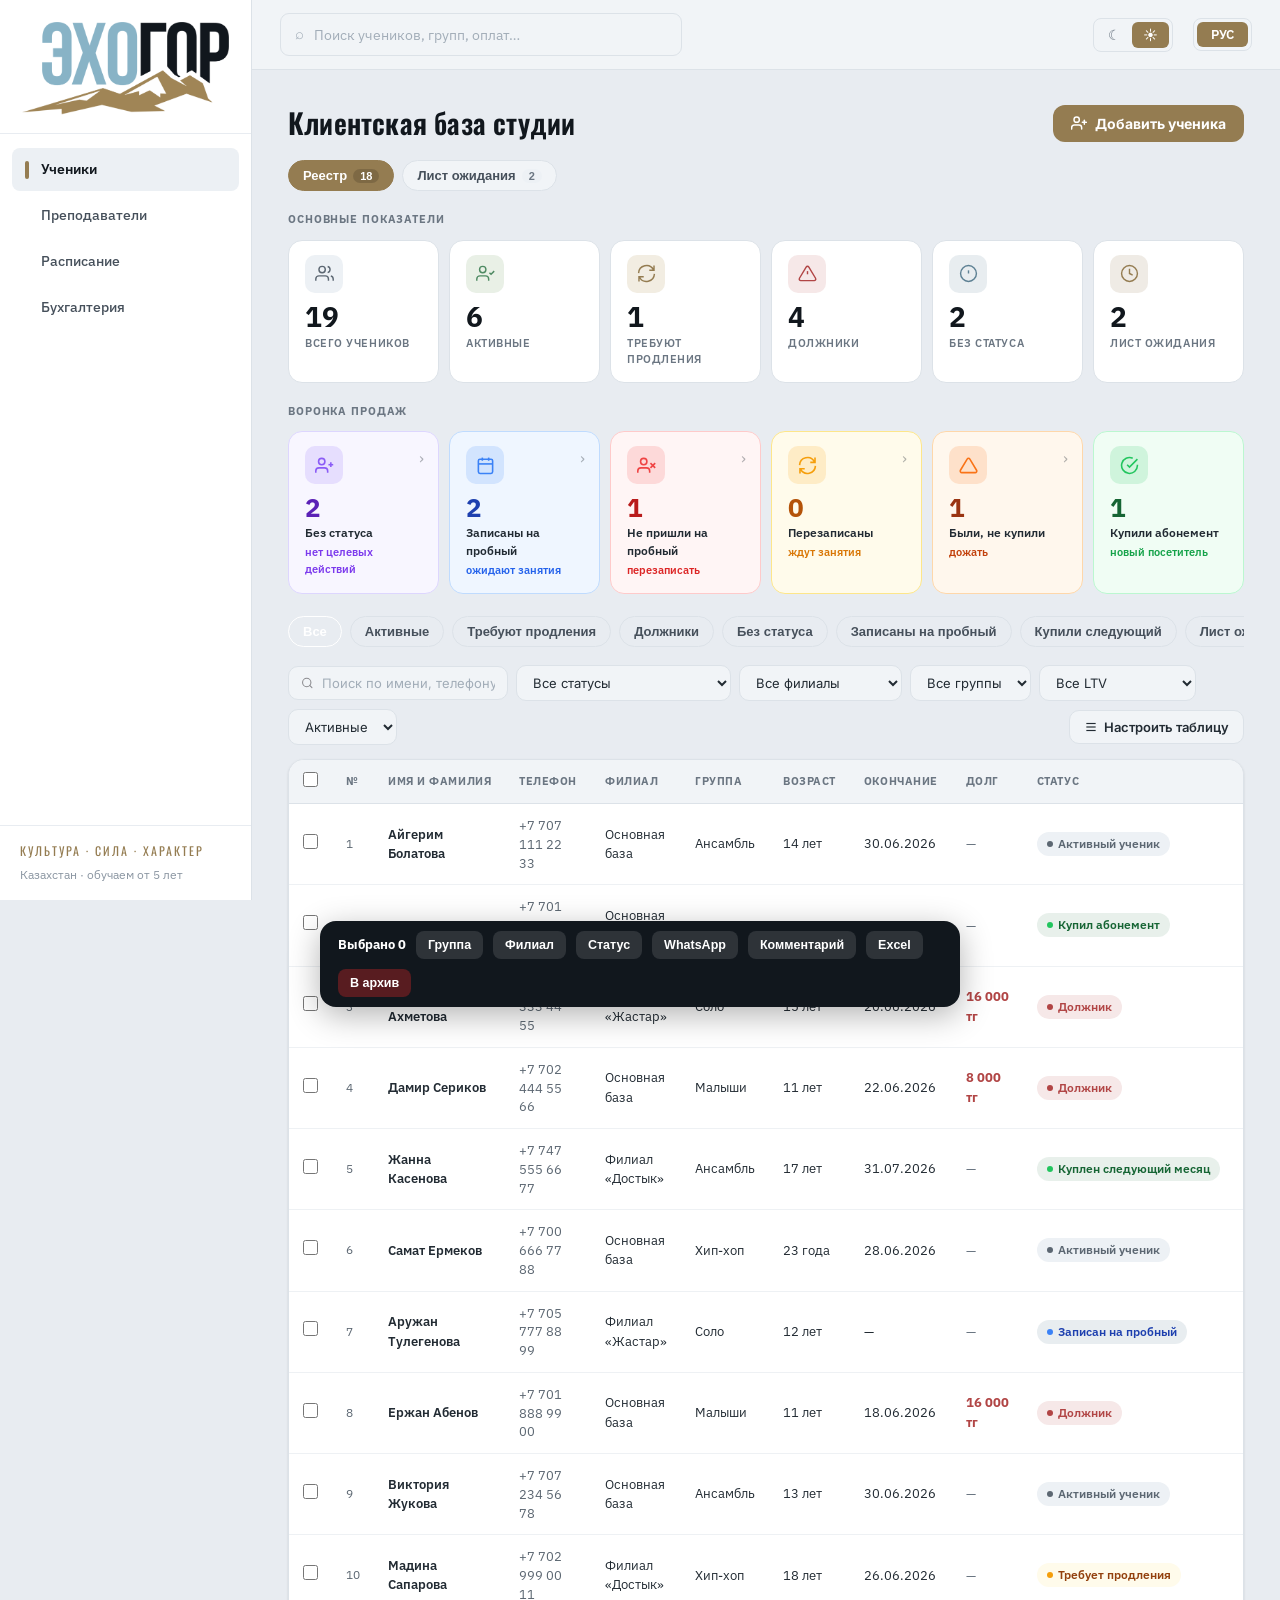
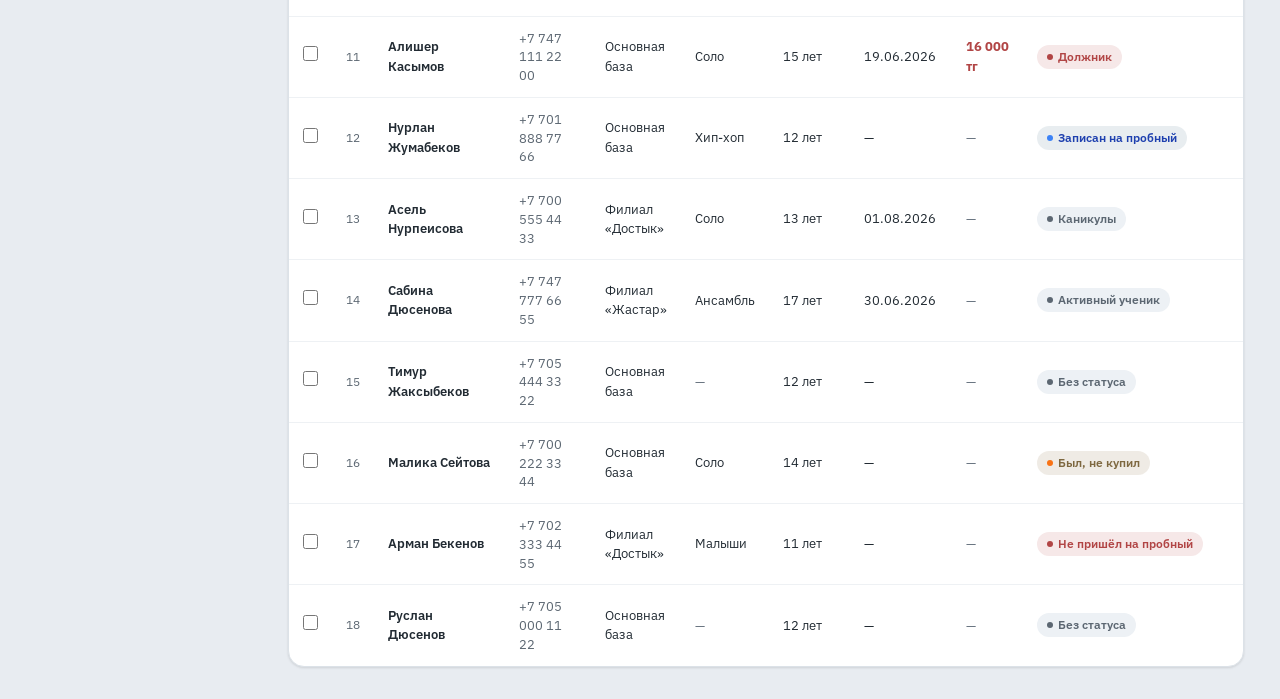
==== index.html @ a80b406e "Light theme default, remove Kazakh, persist theme across tabs via localStorage" ====
<!DOCTYPE html>
<html lang="ru">
<head>
<meta charset="UTF-8">
<meta name="viewport" content="width=device-width, initial-scale=1.0">
<title>Ученики (Итоговая версия) — СРМ С коррективами</title>
<link rel="preconnect" href="https://fonts.googleapis.com">
<link href="https://fonts.googleapis.com/css2?family=Oswald:wght@400;500;600;700&family=IBM+Plex+Sans:wght@400;500;600;700&family=Inter:wght@400;500;600;700;800&display=swap" rel="stylesheet">
<style>

/* ===== ЭХО ГОР — система тем (день/ночь) ===== */
:root, [data-theme="night"]{
  --bg:#12161A; --panel:#1A2027; --inset:#161B21; --control:#1E252D; --hover:#232D37;
  --nav-active:#222C36; --border-c:#2A333C; --border2:#232C35; --row-border:#1F272F;
  --chip:#232C35; --scrollbar:#2C353F;
  --text:#E9ECEF; --heading:#F2F4F6; --text2:#AEB6BE; --text-muted:#9AA4AE;
  --muted-c:#7E8893; --muted2:#6E7884; --faint:#5E6873;
  --gold:#BF9D5F; --gold-deep:#947C51; --blue-c:#8FB8CC; --blue-deep:#5E8194;
  --green-c:#7FB089; --red-c:#C45A5A; --on-gold:#1A2027;
  --ok-bg:rgba(127,176,137,.14); --gold-bg:rgba(191,157,95,.16);
  --red-bg2:rgba(196,90,90,.15); --blue-bg2:rgba(143,184,204,.15);
  --sh:0 1px 3px rgba(0,0,0,.3),0 1px 2px rgba(0,0,0,.2);
  --sh2:0 8px 28px rgba(0,0,0,.45);
}
[data-theme="day"]{
  --bg:#E8ECF1; --panel:#FFFFFF; --inset:#F1F4F7; --control:#F1F4F7; --hover:#EDF1F5;
  --nav-active:#ECF0F4; --border-c:#DCE2E8; --border2:#E8ECF1; --row-border:#EEF1F4;
  --chip:#EDF1F5; --scrollbar:#CCD4DD;
  --text:#222B33; --heading:#11171D; --text2:#46505B; --text-muted:#5C6772;
  --muted-c:#6B7682; --muted2:#8A95A1; --faint:#A2ADB8;
  --gold:#947C51; --gold-deep:#7E6840; --blue-c:#5E8194; --blue-deep:#3F5F73;
  --green-c:#4F8A63; --red-c:#B14545; --on-gold:#FFFFFF;
  --ok-bg:rgba(79,138,99,.13); --gold-bg:rgba(148,124,81,.15);
  --red-bg2:rgba(177,69,69,.12); --blue-bg2:rgba(94,129,148,.14);
  --sh:0 1px 3px rgba(0,0,0,.08),0 1px 2px rgba(0,0,0,.04);
  --sh2:0 4px 16px rgba(0,0,0,.1);
}
/* алиасы под существующие компоненты файла */
:root, [data-theme]{
  --white:var(--panel); --ink:var(--heading); --ink2:var(--text2); --muted:var(--muted-c);
  --border:var(--border-c);
  --amber:var(--gold); --amber-bg:var(--gold-bg); --amber-btn:var(--gold);
  --red:var(--red-c); --red-bg:var(--red-bg2); --red-border:var(--border-c);
  --green:var(--green-c); --green-bg:var(--ok-bg); --green-border:var(--border-c);
  --blue:var(--blue-c); --blue-bg:var(--blue-bg2); --blue-border:var(--border-c);
  --purple:var(--gold); --purple-bg:var(--gold-bg); --purple-border:var(--border-c);
  --orange:var(--gold-deep); --orange-bg:var(--gold-bg); --orange-border:var(--border-c);
}
h1,h2,h3,.topbar-title,.section-title{font-family:'Oswald',sans-serif !important;letter-spacing:.2px;color:var(--heading);}
*{box-sizing:border-box;margin:0;padding:0;}
body{background:var(--bg);font-family:'IBM Plex Sans','Inter',sans-serif;color:var(--text);font-size:14px;line-height:1.5;overflow-y:scroll;transition:background .3s,color .3s}

/* LAYOUT */
.layout{display:flex;min-height:100vh;}
.sidebar{width:252px;background:var(--panel);border-right:1px solid var(--border-c);padding:0;flex-shrink:0;position:sticky;top:0;height:100vh;overflow-y:auto;display:flex;flex-direction:column;}
.eg-logo-box{padding:22px 22px 18px;border-bottom:1px solid var(--border2);}
.eg-logo-box img{width:100%;display:block;}
.eg-nav{flex:1;padding:14px 12px;display:flex;flex-direction:column;gap:3px;}
.sidebar-item{display:flex;align-items:center;gap:12px;padding:11px 13px;font-size:14px;font-weight:500;color:var(--text2);cursor:pointer;border-radius:8px;transition:background .15s;text-decoration:none;position:relative;}
.sidebar-item .navbar{width:4px;height:18px;border-radius:3px;background:transparent;flex:none;}
.sidebar-item:hover{background:var(--hover);}
.sidebar-item.active{background:var(--nav-active);color:var(--heading);font-weight:600;}
.sidebar-item.active .navbar{background:var(--gold);}
.sidebar-item svg{flex-shrink:0;opacity:.85;}
.eg-values{padding:16px 20px;border-top:1px solid var(--border2);}
.eg-values .vl{font-family:'Oswald',sans-serif;font-size:12px;letter-spacing:2px;color:var(--gold);text-transform:uppercase;margin-bottom:6px;}
.eg-values .sub{font-size:12px;color:var(--muted2);line-height:1.5;}
.sidebar-section{display:none;}

.main{flex:1;overflow-x:hidden;display:flex;flex-direction:column;background:var(--bg);}

/* TOP BAR */
.topbar{background:var(--inset);border-bottom:1px solid var(--border-c);height:70px;flex:none;display:flex;align-items:center;gap:20px;padding:0 28px;}
.tb-search{flex:1;max-width:420px;display:flex;align-items:center;gap:10px;background:var(--control);border:1px solid var(--border-c);border-radius:9px;padding:9px 14px;}
.tb-search span{color:var(--faint);font-size:15px;}
.tb-search input{flex:1;background:transparent;border:none;outline:none;color:var(--text);font-family:inherit;font-size:14px;}
.tb-spacer{flex:1;}
.tb-toggle{display:flex;align-items:center;background:var(--control);border:1px solid var(--border-c);border-radius:8px;padding:3px;}
.tb-toggle div{padding:6px 11px;border-radius:6px;font-size:14px;cursor:pointer;line-height:1;color:var(--muted-c);}
.tb-toggle div.on{background:var(--gold);color:var(--on-gold);}
.tb-toggle.lang div{padding:6px 14px;font-size:13px;font-weight:600;}
.topbar-label,.topbar-title,.topbar-sub{display:none;}

/* PAGE CONTENT */
.content{padding:32px 36px;max-width:1500px;}

/* SECTION HEADER */
.section-eyebrow{display:none;}
.section-title-row{display:flex;align-items:center;justify-content:space-between;margin:0 0 16px;flex-wrap:wrap;gap:12px;}
.section-title{display:block !important;font-size:28px;font-weight:600;color:var(--heading);}
.section-sub{display:none;}

/* TABS */
.view-tabs{display:flex;gap:8px;margin-bottom:20px;}
.view-tab{display:inline-flex;align-items:center;gap:6px;padding:7px 14px;border-radius:999px;border:1.5px solid var(--border);background:var(--white);font-size:13px;font-weight:600;color:var(--ink2);cursor:pointer;transition:.15s;}
.view-tab:hover{border-color:#aaa;}
.view-tab.active{background:var(--ink);color:#fff;border-color:var(--ink);}
.view-tab .badge{background:rgba(255,255,255,.2);color:#fff;border-radius:999px;padding:1px 7px;font-size:11px;}
.view-tab:not(.active) .badge{background:var(--bg);color:var(--muted);}

/* KPI SECTION */
.kpi-label{font-size:11px;font-weight:700;text-transform:uppercase;letter-spacing:.08em;color:var(--muted);margin-bottom:12px;}
.kpi-grid{display:grid;grid-template-columns:repeat(6,1fr);gap:10px;margin-bottom:20px;}
.kpi-card{background:var(--white);border:1px solid var(--border);border-radius:14px;padding:14px 16px;cursor:pointer;transition:transform .12s,box-shadow .15s;}
.kpi-card:hover{transform:translateY(-2px);box-shadow:var(--sh2);}
.kpi-icon{width:32px;height:32px;border-radius:8px;display:flex;align-items:center;justify-content:center;margin-bottom:10px;}
.kpi-icon.gray{background:#F2F2F7;color:#636366;}
.kpi-icon.green{background:#E9F0E6;color:var(--green);}
.kpi-icon.orange{background:#F2EDE2;color:#7A6440;}
.kpi-icon.red{background:var(--red-bg);color:var(--red);}
.kpi-icon.blue{background:var(--blue-bg);color:var(--blue);}
.kpi-icon.purple{background:var(--purple-bg);color:var(--purple);}
.kpi-number{font-size:28px;font-weight:800;line-height:1;margin-bottom:4px;}
.kpi-name{font-size:11px;font-weight:600;text-transform:uppercase;letter-spacing:.05em;color:var(--muted);}

/* FUNNEL */
.funnel-grid{display:grid;grid-template-columns:repeat(6,1fr);gap:10px;margin-bottom:22px;}
.funnel-card{border-radius:14px;padding:14px 16px;cursor:pointer;border:1px solid transparent;transition:transform .12s,box-shadow .15s;position:relative;}
.funnel-card:hover{transform:translateY(-2px);box-shadow:var(--sh2);}
.funnel-card::after{content:'›';position:absolute;right:14px;top:14px;font-size:16px;opacity:.35;}
.funnel-card:last-child::after{display:none;}
.funnel-num{font-size:11px;font-weight:700;text-align:right;color:var(--muted);margin-bottom:4px;}
.funnel-icon{width:28px;height:28px;border-radius:7px;display:flex;align-items:center;justify-content:center;margin-bottom:10px;}
.funnel-value{font-size:26px;font-weight:800;line-height:1;margin-bottom:4px;}
.funnel-name{font-size:12px;font-weight:600;color:var(--ink2);margin-bottom:2px;}
.funnel-hint{font-size:11px;font-weight:600;}

.fc1{background:#F8F6FF;border-color:#DDD6FE;} .fc1 .funnel-icon{background:#EDE9FE;color:#6D28D9;} .fc1 .funnel-value{color:#5B21B6;} .fc1 .funnel-hint{color:#7C3AED;}
.fc2{background:#EFF6FF;border-color:#BFDBFE;} .fc2 .funnel-icon{background:#DBEAFE;color:#1D4ED8;} .fc2 .funnel-value{color:#1E40AF;} .fc2 .funnel-hint{color:#2563EB;}
.fc3{background:#FFF5F5;border-color:#FECACA;} .fc3 .funnel-icon{background:#FEE2E2;color:#DC2626;} .fc3 .funnel-value{color:#B91C1C;} .fc3 .funnel-hint{color:#DC2626;}
.fc4{background:#FFFBEB;border-color:#FDE68A;} .fc4 .funnel-icon{background:#FEF3C7;color:#D97706;} .fc4 .funnel-value{color:#B45309;} .fc4 .funnel-hint{color:#D97706;}
.fc5{background:#FFF7ED;border-color:#FED7AA;} .fc5 .funnel-icon{background:#FFEDD5;color:#C2410C;} .fc5 .funnel-value{color:#9A3412;} .fc5 .funnel-hint{color:#C2410C;}
.fc6{background:#F0FDF4;border-color:#BBF7D0;} .fc6 .funnel-icon{background:#DCFCE7;color:#15803D;} .fc6 .funnel-value{color:#166534;} .fc6 .funnel-hint{color:#16A34A;}

/* SEGMENTS */
.segs{display:flex;gap:8px;overflow-x:auto;padding-bottom:4px;margin-bottom:14px;}
.seg{flex:none;padding:7px 14px;border-radius:999px;border:1px solid var(--border);background:var(--white);font-size:13px;font-weight:600;color:var(--ink2);cursor:pointer;white-space:nowrap;transition:.15s;}
.seg:hover{background:var(--bg);}
.seg.active{background:var(--ink);color:#fff;border-color:var(--ink);}

/* FILTER ROW */
.filter-row{display:flex;align-items:center;gap:8px;flex-wrap:wrap;margin-bottom:14px;}
.search-box{display:flex;align-items:center;gap:8px;background:var(--white);border:1px solid var(--border);border-radius:10px;padding:8px 12px;width:220px;}
.search-box input{border:none;outline:none;font-family:'Inter';font-size:13px;width:100%;background:transparent;}
.fsel{padding:8px 12px;border:1px solid var(--border);border-radius:10px;font-family:'Inter';font-size:13px;background:var(--white);color:var(--ink);cursor:pointer;}
.fsel:focus{outline:1px solid #6D5BD0;}
.btn-customize{display:flex;align-items:center;gap:6px;padding:8px 14px;border-radius:10px;border:1px solid var(--border);background:var(--white);font-family:'Inter';font-size:13px;font-weight:600;cursor:pointer;color:var(--ink2);margin-left:auto;}
.btn-customize:hover{background:var(--bg);}

/* TABLE */
.table-wrap{background:var(--white);border:1px solid var(--border);border-radius:16px;overflow:hidden;box-shadow:var(--sh);}
.tbl-scroll{overflow-x:auto;}
table{width:100%;border-collapse:collapse;font-size:13px;min-width:900px;}
thead th{text-align:left;font-size:11px;font-weight:700;text-transform:uppercase;letter-spacing:.05em;color:var(--muted);padding:12px 14px;background:#FAFAFA;border-bottom:1px solid var(--border);white-space:nowrap;}
tbody td{padding:12px 14px;border-bottom:1px solid var(--border);vertical-align:middle;}
tbody tr:last-child td{border-bottom:none;}
tbody tr:hover td{background:#FAFAFE;cursor:pointer;}
tbody tr.sel td{background:#F5F3FF;}
.td-num{color:var(--muted);font-size:12px;}
.td-name{font-weight:600;}
.td-phone{color:var(--muted);font-size:12.5px;}
.td-debt{font-weight:700;color:var(--red);}
.td-debt.no{color:var(--muted);font-weight:400;}

/* STATUS PILLS */
.pill{display:inline-flex;align-items:center;gap:5px;padding:3px 10px;border-radius:999px;font-size:12px;font-weight:600;white-space:nowrap;}
.pill .dot{width:6px;height:6px;border-radius:50%;flex-shrink:0;}
.pill-gray{background:#F2F2F7;color:#636366;} .pill-gray .dot{background:#636366;}
.pill-blue{background:var(--blue-bg);color:#1E40AF;} .pill-blue .dot{background:#3B82F6;}
.pill-red{background:var(--red-bg);color:var(--red);} .pill-red .dot{background:var(--red);}
.pill-amber{background:#FFFBEB;color:#92400E;} .pill-amber .dot{background:#F59E0B;}
.pill-green{background:var(--green-bg);color:#166534;} .pill-green .dot{background:#22C55E;}
.pill-purple{background:var(--purple-bg);color:#5B21B6;} .pill-purple .dot{background:#8B5CF6;}
.pill-orange{background:var(--orange-bg);color:var(--orange);} .pill-orange .dot{background:#F97316;}

.ltv{display:inline-block;padding:2px 8px;border-radius:6px;font-size:11.5px;font-weight:600;background:#F2F2F7;color:#636366;}
.ltv.gold{background:#FEF3C7;color:#92400E;}

/* ROW ACTIONS */
.row-acts{display:flex;gap:4px;}
.ract{width:28px;height:28px;border-radius:8px;border:none;background:none;cursor:pointer;color:var(--muted);display:flex;align-items:center;justify-content:center;transition:.15s;}
.ract:hover{background:var(--bg);color:var(--ink);}

/* ADD BUTTON */
.btn-add{display:inline-flex;align-items:center;gap:8px;padding:10px 18px;border-radius:12px;background:var(--amber-btn);color:#fff;font-family:'Inter';font-size:14px;font-weight:700;border:none;cursor:pointer;transition:.15s;}
.btn-add:hover{filter:brightness(1.05);}

/* CHECKBOX */
input[type=checkbox]{accent-color:#6D5BD0;width:15px;height:15px;cursor:pointer;}

/* MASS BAR */
.mass-bar{position:fixed;left:50%;bottom:22px;transform:translateX(-50%) translateY(150%);background:var(--ink);color:#fff;border-radius:16px;padding:10px 18px;display:flex;align-items:center;gap:10px;box-shadow:0 8px 32px rgba(0,0,0,.3);z-index:40;transition:transform .25s;flex-wrap:wrap;max-width:94vw;}
.mass-bar.show{transform:translateX(-50%) translateY(0);}
.mass-bar .mc{font-weight:700;font-size:13px;}
.mass-bar button{background:rgba(255,255,255,.12);color:#fff;border:none;border-radius:8px;padding:7px 12px;font-size:12.5px;font-weight:600;cursor:pointer;}
.mass-bar button:hover{background:rgba(255,255,255,.2);}
.mass-bar button.danger{background:rgba(220,38,38,.35);}

/* DRAWER */
.drawer-ov{position:fixed;inset:0;background:rgba(0,0,0,.35);opacity:0;pointer-events:none;transition:opacity .2s;z-index:55;}
.drawer-ov.open{opacity:1;pointer-events:auto;}
.drawer{position:fixed;top:0;right:0;height:100%;width:420px;max-width:95vw;background:var(--white);box-shadow:-12px 0 40px rgba(0,0,0,.12);transform:translateX(100%);transition:transform .25s;z-index:56;overflow-y:auto;}
.drawer-ov.open .drawer{transform:translateX(0);}
.drawer-hd{padding:20px 22px 16px;border-bottom:1px solid var(--border);}
.drawer-hd-top{display:flex;align-items:flex-start;justify-content:space-between;margin-bottom:10px;}
.drawer-hd-name{font-size:20px;font-weight:800;}
.drawer-close{background:none;border:none;cursor:pointer;color:var(--muted);width:28px;height:28px;border-radius:50%;display:flex;align-items:center;justify-content:center;font-size:16px;}
.drawer-close:hover{background:var(--bg);}
.drawer-chips{display:flex;flex-wrap:wrap;gap:6px;}
.dchip{display:inline-flex;align-items:center;gap:5px;padding:4px 10px;border-radius:999px;border:1px solid var(--border);background:var(--bg);font-size:12px;font-weight:600;color:var(--ink2);}
.drawer-body{padding:18px 22px;}
.drawer-sec{margin-bottom:20px;}
.drawer-label{font-size:10.5px;font-weight:700;text-transform:uppercase;letter-spacing:.07em;color:var(--muted);margin-bottom:10px;display:flex;align-items:center;gap:8px;}
.drawer-label::after{content:'';flex:1;height:1px;background:var(--border);}
.drawer-acts{display:flex;gap:8px;flex-wrap:wrap;margin-bottom:14px;}
.dl{display:grid;grid-template-columns:110px 1fr;row-gap:10px;font-size:13px;}
.dl dt{color:var(--muted);} .dl dd{margin:0;font-weight:500;}

/* CONFLICT ALERT */
.conflict{background:#FFF5F5;border:1.5px solid #FECACA;border-radius:10px;padding:10px 13px;font-size:12.5px;color:var(--red);display:flex;align-items:flex-start;gap:8px;margin-bottom:10px;}
.conflict svg{flex-shrink:0;margin-top:1px;}
.conflict.warn{background:#FFFBEB;border-color:#FDE68A;color:#92400E;}

/* COMMENTS */
.dc-item{padding:9px 0;border-bottom:1px solid var(--border);font-size:13px;}
.dc-item:last-child{border-bottom:none;}
.dc-meta{font-size:11px;color:var(--muted);margin-bottom:2px;}
.dc-inp-row{display:flex;gap:7px;margin-top:10px;}
.dc-inp{flex:1;border:1px solid var(--border);border-radius:9px;padding:8px 11px;font-family:'Inter';font-size:13px;}
.dc-inp:focus{outline:2px solid #6D5BD0;border-color:transparent;}

/* STATUS CHANGE */
.status-sel{width:100%;padding:9px 11px;border:1px solid var(--border);border-radius:9px;font-family:'Inter';font-size:13px;color:var(--ink);background:var(--white);margin-bottom:10px;}

/* BTNS */
.btn{font-family:'Inter';font-size:13px;font-weight:600;padding:9px 16px;border-radius:10px;border:none;cursor:pointer;display:inline-flex;align-items:center;gap:7px;transition:.15s;}
.btn:active{transform:scale(.97);}
.btn-primary{background:linear-gradient(135deg,#6D5BD0,#FF6B5B 90%);color:#fff;}
.btn-primary:hover{filter:brightness(1.08);}
.btn-secondary{background:var(--white);color:var(--ink);border:1px solid var(--border);}
.btn-secondary:hover{background:var(--bg);}
.btn-ghost{background:var(--bg);color:var(--muted);border:1px solid var(--border);}
.btn-wait{background:var(--purple-bg);color:var(--purple);border:1px solid var(--purple-border);width:100%;justify-content:center;border-radius:9px;padding:9px;}
.btn-wait:hover{background:var(--purple);color:#fff;}

/* MODAL */
.modal-ov{position:fixed;inset:0;background:rgba(0,0,0,.4);display:flex;align-items:center;justify-content:center;padding:20px;z-index:60;opacity:0;pointer-events:none;transition:opacity .2s;}
.modal-ov.open{opacity:1;pointer-events:auto;}
.modal-box{background:var(--white);border-radius:20px;max-width:480px;width:100%;box-shadow:0 24px 60px rgba(0,0,0,.2);transform:translateY(8px);transition:transform .2s;}
.modal-ov.open .modal-box{transform:translateY(0);}
.modal-hd{padding:20px 22px 16px;border-bottom:1px solid var(--border);}
.modal-hd h3{font-size:17px;font-weight:800;}
.modal-hd p{font-size:12.5px;color:var(--muted);margin-top:3px;}
.modal-body{padding:16px 22px 0;}
.fgrid{display:grid;grid-template-columns:1fr 1fr;gap:10px;}
.fg-full{grid-column:1/-1;}
.f{display:flex;flex-direction:column;gap:4px;}
.f label{font-size:12px;font-weight:600;color:var(--muted);}
.f label .req{color:#e53e3e;}
.f input,.f select,.f textarea{width:100%;padding:9px 11px;border:1px solid var(--border);border-radius:9px;font-family:'Inter';font-size:13.5px;color:var(--ink);}
.f input:focus,.f select:focus,.f textarea:focus{outline:2px solid #6D5BD0;border-color:transparent;}
.age-hint{font-size:11.5px;color:#6D5BD0;font-weight:600;margin-top:2px;}
.radio-row{display:flex;gap:8px;margin-top:2px;}
.radio-opt{display:inline-flex;align-items:center;gap:6px;padding:7px 13px;border-radius:999px;border:1px solid var(--border);background:var(--bg);font-size:13px;cursor:pointer;font-weight:600;color:var(--muted);}
.radio-opt input{display:none;}
.radio-opt.on{background:var(--purple-bg);border-color:#8B5CF6;color:var(--purple);}
.modal-foot{padding:14px 22px 20px;display:flex;gap:8px;justify-content:flex-end;border-top:1px solid var(--border);margin-top:16px;}

/* COL CUSTOMIZER */
.col-list{display:grid;grid-template-columns:1fr 1fr;gap:8px;padding:16px 22px;}
.col-item{display:flex;align-items:center;gap:9px;padding:9px 12px;border-radius:10px;border:1px solid var(--border);background:var(--bg);font-size:13.5px;font-weight:600;cursor:pointer;}
.col-item input{accent-color:#6D5BD0;width:15px;height:15px;}
.col-item.on{background:var(--purple-bg);border-color:#8B5CF6;color:var(--purple);}

/* WAITLIST */
.pri{display:inline-flex;align-items:center;gap:5px;padding:3px 9px;border-radius:999px;font-size:11.5px;font-weight:600;}
.pri-h{background:var(--red-bg);color:var(--red);}
.pri-m{background:#FFFBEB;color:#92400E;}
.pri-l{background:var(--green-bg);color:var(--green);}

/* TOASTS */
.toasts{position:fixed;bottom:24px;right:24px;display:flex;flex-direction:column;gap:9px;z-index:70;}
.toast{padding:11px 16px;border-radius:12px;font-size:13.5px;display:flex;align-items:center;gap:8px;box-shadow:0 4px 20px rgba(0,0,0,.2);animation:tin .25s ease;max-width:340px;}
.toast.ok{background:var(--ink);color:#fff;}
.toast.err{background:var(--red);color:#fff;}
.toast.wrn{background:#92400E;color:#fff;}
@keyframes tin{from{opacity:0;transform:translateY(8px);}to{opacity:1;transform:none;}}
.toast.out{animation:tout .2s ease forwards;}
@keyframes tout{to{opacity:0;transform:translateY(8px);}}

.empty-row{padding:48px;text-align:center;color:var(--muted);}

@media(max-width:900px){.kpi-grid,.funnel-grid{grid-template-columns:repeat(3,1fr);} .sidebar{display:none;}}
@media(max-width:600px){.kpi-grid,.funnel-grid{grid-template-columns:repeat(2,1fr);}}
/* ===== ИСПРАВЛЕНИЯ КОНТРАСТА ДЛЯ ТЕМ ===== */
/* числа и заголовки — всегда читаемый цвет текста темы */
.kpi-number,.funnel-value{color:var(--heading);}
.kpi-name,.funnel-num{color:var(--muted-c);}
.funnel-name{color:var(--text);}
.td-name{color:var(--text);}
.td-num,.td-phone{color:var(--text-muted);}
/* таблица — фоны из переменных, чтобы работали обе темы */
thead th{background:var(--inset) !important;color:var(--muted-c) !important;border-bottom-color:var(--border-c) !important;}
tbody td{border-bottom-color:var(--row-border) !important;color:var(--text);}
tbody tr:hover td{background:var(--hover) !important;}
tbody tr.sel td{background:var(--nav-active) !important;}
.table-wrap{background:var(--panel);border-color:var(--border-c);}
/* активные «таблетки» — стабильный золотой фон, не зависящий от --ink */
.view-tab.active,.seg.active{background:var(--gold) !important;color:var(--on-gold) !important;border-color:var(--gold) !important;}
.view-tab.active .badge{background:rgba(0,0,0,.15);color:var(--on-gold);}
.view-tab,.seg{background:var(--control);color:var(--text2);border-color:var(--border-c);}
.view-tab:not(.active) .badge{background:var(--chip);color:var(--muted-c);}
/* поля ввода/селекты */
.search-box,.fsel,.btn-customize,.f input,.f select,.f textarea,.status-sel{background:var(--control) !important;color:var(--text) !important;border-color:var(--border-c) !important;}
.search-box input{background:transparent;color:var(--text);}
.search-box input::placeholder,.fsel::placeholder{color:var(--faint);}
/* карточки KPI */
.kpi-card{background:var(--panel);border-color:var(--border-c);}
/* кнопки строк */
.ract{color:var(--muted-c);}
.ract:hover{background:var(--hover);color:var(--heading);}
/* модалки/дровер фон */
.drawer,.modal-box{background:var(--panel);color:var(--text);}
/* добавить ученика — золотая, текст на золоте */
.btn-add{background:var(--gold);color:var(--on-gold);}
/* LTV нейтральный */
.ltv{background:var(--chip);color:var(--text-muted);}
.ltv.gold{background:var(--gold-bg);color:var(--gold);}
/* серый KPI-значок и серый pill — под тему */
.kpi-icon.gray{background:var(--chip);color:var(--text-muted);}
.pill-gray{background:var(--chip);color:var(--text-muted);} .pill-gray .dot{background:var(--text-muted);}
/* воронка: в тёмной теме приглушим яркие пастельные фоны, оставив акцентный текст */
[data-theme="night"] .fc1{background:rgba(109,40,217,.13);border-color:rgba(139,92,246,.3);}
[data-theme="night"] .fc2{background:rgba(29,78,216,.13);border-color:rgba(59,130,246,.3);}
[data-theme="night"] .fc3{background:rgba(220,38,38,.13);border-color:rgba(248,113,113,.3);}
[data-theme="night"] .fc4{background:rgba(217,119,6,.13);border-color:rgba(245,158,11,.3);}
[data-theme="night"] .fc5{background:rgba(194,65,12,.13);border-color:rgba(251,146,60,.3);}
[data-theme="night"] .fc6{background:rgba(21,128,61,.13);border-color:rgba(34,197,94,.3);}
[data-theme="night"] .funnel-card .funnel-icon{filter:brightness(1.15);}
[data-theme="night"] .fc1 .funnel-value{color:#C4B5FD;} [data-theme="night"] .fc1 .funnel-hint{color:#A78BFA;}
[data-theme="night"] .fc2 .funnel-value{color:#93C5FD;} [data-theme="night"] .fc2 .funnel-hint{color:#60A5FA;}
[data-theme="night"] .fc3 .funnel-value{color:#FCA5A5;} [data-theme="night"] .fc3 .funnel-hint{color:#F87171;}
[data-theme="night"] .fc4 .funnel-value{color:#FCD34D;} [data-theme="night"] .fc4 .funnel-hint{color:#FBBF24;}
[data-theme="night"] .fc5 .funnel-value{color:#FDBA74;} [data-theme="night"] .fc5 .funnel-hint{color:#FB923C;}
[data-theme="night"] .fc6 .funnel-value{color:#86EFAC;} [data-theme="night"] .fc6 .funnel-hint{color:#4ADE80;}
/* статус-pill в тёмной — читаемый текст */
[data-theme="night"] .pill-blue{color:#93C5FD;} [data-theme="night"] .pill-green{color:#86EFAC;}
[data-theme="night"] .pill-amber{color:#FCD34D;background:rgba(245,158,11,.15);} [data-theme="night"] .pill-purple{color:#C4B5FD;}
/* ===== ЕДИНЫЙ СТИЛЬ ИКОНОК ===== */
/* одинаковая форма и размер для всех значков */
.kpi-icon{width:38px;height:38px;border-radius:10px;}
.funnel-icon{width:38px;height:38px;border-radius:10px;}
/* KPI: фон — лёгкий оттенок акцентного цвета самой иконки, иконка в тон */
.kpi-icon{background:color-mix(in srgb, currentColor 14%, transparent);}
.kpi-icon.gray{color:var(--text-muted);}
.kpi-icon.green{color:var(--green-c);}
.kpi-icon.orange{color:var(--gold);}
.kpi-icon.red{color:var(--red-c);}
.kpi-icon.blue{color:var(--blue-c);}
.kpi-icon.purple{color:var(--gold);}
/* в тёмной теме фон значка — затемнённый оттенок, а не белёсый */
[data-theme="night"] .kpi-icon{background:color-mix(in srgb, currentColor 22%, #1A2027);}
[data-theme="night"] .funnel-icon{background:color-mix(in srgb, currentColor 26%, #161B21) !important;}
/* воронка: иконка наследует акцент карточки, фон — оттенок того же цвета */
.funnel-icon{background:color-mix(in srgb, currentColor 16%, transparent) !important;}
.fc1 .funnel-icon{color:#8B5CF6 !important;}
.fc2 .funnel-icon{color:#3B82F6 !important;}
.fc3 .funnel-icon{color:#EF4444 !important;}
.fc4 .funnel-icon{color:#F59E0B !important;}
.fc5 .funnel-icon{color:#F97316 !important;}
.fc6 .funnel-icon{color:#22C55E !important;}
.kpi-icon svg,.funnel-icon svg{width:19px;height:19px;}
.funnel-num{display:none;}
  /* ===== ФИНАЛЬНАЯ ДОЗАЧИСТКА КОНТРАСТА (все вкладки) ===== */
  /* любые заголовки внутри карточек/модалок — читаемы */
  .card h1,.card h2,.card h3,.card h4,.panel h3,.box h3,.sheet h2,.sheet h3,.modal h2,.modal h3,
  .drawer h2,.drawer h3,h2,h3,h4{color:var(--heading) !important}
  /* модалки целиком под тему: оверлей, тело, шапка */
  .overlay,.modal-overlay,.backdrop{background:rgba(8,11,15,.62) !important}
  .sheet,.modal,.modal-box,.drawer,.dialog,.popup,.sheet-body,.modal-body{background:var(--panel) !important;color:var(--text) !important}
  .sheet-head,.modal-head,.drawer-head,.dialog-head{background:var(--inset) !important;border-bottom:1px solid var(--border-c) !important}
  .sheet-head h2,.modal-head h2,.drawer-head h2{color:var(--heading) !important}
  .close,.modal-close,.sheet-close{background:var(--control) !important;color:var(--text-muted) !important}
  /* карточки счетов и любые светлые подложки */
  .acc,.account-card,.subcard,.inner-card,.tile,.kpi,.stat,.mini,.cell-card,.list-card,.lesson,.event{background:var(--inset) !important;border-color:var(--border-c) !important}
  .acc .nm,.acc .bal,.account-card .nm,.account-card .bal{color:var(--heading) !important}
  /* поля ввода и метки в модалках */
  .field label,.form label,label{color:var(--muted-c) !important}
  .field input,.field select,.field textarea,.form input,.form select,.form textarea,input,select,textarea{background:var(--control) !important;color:var(--text) !important;border-color:var(--border-c) !important}
  input::placeholder,textarea::placeholder{color:var(--faint) !important}
  /* hero/баннер/summary светлые подложки -> золотая тема */
  .sal-hero,.hero,.month-hero,#tomBanner,.tom-banner,.ai-box,.summary-box,.notice,.banner,.fine-summary,.sum-box{background:var(--gold-bg) !important;border-color:var(--gold-c) !important}
  .sal-hero *,.hero *,.ai-box *,.summary-box *,.banner *,.fine-summary *{color:var(--text)}
  .sal-hero b,.hero b,.ai-box b,.summary-box b,.banner b,.fine-summary b,
  .sal-hero .nm,.hero .nm,.ai-box .nm,.fine-summary .big,.sum-box .big{color:var(--heading) !important}
  .ai-box .ttl,.summary-box .ttl{color:var(--heading) !important}
  /* крупные суммы/числа на любой подложке */
  .big,.amount,.sum-val,.total,.fine-amount,.v,.val,.num{color:var(--heading) !important}
  /* строки списков под тему */
  .row,.drow,.item-row,.list-row,.lrow{border-color:var(--row-border) !important;color:var(--text)}
  .row:hover,.drow:hover,.list-row:hover{background:var(--hover) !important}
  /* любой захардкоженный белый фон внутри контента */
  .eg-content [style*="background:#fff"],.eg-content [style*="background:#FFF"]{background:var(--panel) !important}
  /* ===== КОНТРОЛЫ ПОД ТЕМУ (кнопки/селекты/таблетки/поля) ===== */
  .btn-ghost,.icn-btn,.nav-week button,.date-pill,.modes,.seg,.vtab,
  .mode-btn,.view-mode,.tab,.pill-btn,.colcfg-btn,.btn-customize,.btn-sm,
  select,.fsel,.search,.search-box,.f input,.f select,
  .field input,.field select,.field textarea,
  input[type=text],input[type=search],input[type=number],input[type=date],textarea{
    background:var(--control) !important;color:var(--text) !important;border-color:var(--border-c) !important;
  }
  .modes,.seg-wrap,.tabs,.vtabs{background:var(--inset) !important}
  /* активные таблетки/режимы — золотой акцент */
  .modes .active,.mode-btn.active,.view-mode.active,.seg.active,.vtab.active,.tab.active,
  .modes button.on,.seg.on{background:var(--gold-c) !important;color:var(--on-gold) !important;border-color:var(--gold-c) !important}
  /* неактивные таблетки в группе */
  .modes button,.seg,.vtab,.tab{color:var(--text2) !important;background:transparent !important}
  .modes button.active,.vtab.active,.seg.active,.tab.active{background:var(--gold-c) !important;color:var(--on-gold) !important}
  /* поля поиска с иконкой */
  .search,.search-box,.ops-search,.eg-search{background:var(--control) !important;border-color:var(--border-c) !important}
  .search input,.search-box input,.ops-search input{background:transparent !important;color:var(--text) !important}
  input::placeholder,textarea::placeholder{color:var(--faint) !important}
  /* «Сбросить» и вторичные белые кнопки */
  .btn-sm,.reset-btn,.btn-reset{background:var(--control) !important;color:var(--text) !important;border-color:var(--border-c) !important}
  /* заголовки внутри карточек/секций */
  .card h3,.panel h3,.box h3,.sec-title,.block-title,.list-title{color:var(--heading) !important}
  /* итоговая строка (Найдено/Доходы/Расходы/Сальдо) */
  .ops-summary,.summary-row,.totals{color:var(--text-muted) !important}
  .ops-summary b,.summary-row b{color:var(--heading) !important}
  .ops-summary .in{color:var(--green-c) !important}.ops-summary .out{color:var(--red-c) !important}
  /* select со стрелками (нативные) — тёмный фон в тёмной теме */
  [data-theme="night"] select{background-color:#1E252D !important;color:#E9ECEF !important}
</style>
</head>
<body data-theme="day">
<div class="layout">

<!-- SIDEBAR -->
<aside class="sidebar">
  <div class="eg-logo-box"><img id="egLogo" src="[data-uri]" alt="Эхо Гор"></div>
  <nav class="eg-nav">
    <a href="index.html" class="sidebar-item active"><span class="navbar"></span>Ученики</a>
    <a href="pages/teachers-echo-gor.html" class="sidebar-item"><span class="navbar"></span>Преподаватели</a>
    <a href="pages/schedule-echo-gor.html" class="sidebar-item"><span class="navbar"></span>Расписание</a>
    <a href="pages/accounting-echo-gor.html" class="sidebar-item"><span class="navbar"></span>Бухгалтерия</a>
  </nav>
  <div class="eg-values">
    <div class="vl">Культура · Сила · Характер</div>
    <div class="sub">Казахстан · обучаем от 5 лет</div>
  </div>
</aside>

<!-- MAIN -->
<div class="main">

  <!-- TOP BAR -->
  <div class="topbar">
    <div class="tb-search"><span>⌕</span><input placeholder="Поиск учеников, групп, оплат…"></div>
    <div class="tb-spacer"></div>
    <div class="tb-toggle" id="themeToggle">
      <div onclick="setTheme('night')" title="Ночная тема">☾</div>
      <div class="on" onclick="setTheme('day')" title="Дневная тема">☀</div>
    </div>
    <div class="tb-toggle lang" id="langToggle"><div class="on">РУС</div></div>
  </div>

  <!-- CONTENT -->
  <div class="content">

    <!-- SECTION HEADER -->
    <div class="section-eyebrow">Ученики</div>
    <div class="section-title-row">
      <div>
        <div class="section-title">Клиентская база студии</div>
        <div class="section-sub">Продления, долги, LTV-сегменты, коммуникации, лист ожидания и массовые действия.</div>
      </div>
      <button class="btn-add" onclick="openModal('addStudent')">
        <svg width="16" height="16" viewBox="0 0 24 24" fill="none" stroke="currentColor" stroke-width="2.2" stroke-linecap="round" stroke-linejoin="round"><path d="M16 21v-2a4 4 0 00-4-4H5a4 4 0 00-4 4v2"/><circle cx="8.5" cy="7" r="4"/><line x1="20" y1="8" x2="20" y2="14"/><line x1="23" y1="11" x2="17" y2="11"/></svg>
        Добавить ученика
      </button>
    </div>

    <!-- VIEW TABS -->
    <div class="view-tabs">
      <button class="view-tab active" onclick="showView('registry')">Реестр <span class="badge" id="tabBadge1">0</span></button>
      <button class="view-tab" onclick="showView('waitlist')">Лист ожидания <span class="badge" id="tabBadge2">0</span></button>
    </div>

    <!-- REGISTRY VIEW -->
    <div id="view-registry">

      <!-- KPI -->
      <div class="kpi-label">Основные показатели</div>
      <div class="kpi-grid" id="kpiGrid"></div>

      <!-- FUNNEL -->
      <div class="kpi-label">Воронка продаж</div>
      <div class="funnel-grid" id="funnelGrid"></div>

      <!-- SEGMENTS -->
      <div class="segs" id="segsRow"></div>

      <!-- FILTER ROW -->
      <div class="filter-row">
        <div class="search-box">
          <svg width="14" height="14" viewBox="0 0 24 24" fill="none" stroke="#8A8A8E" stroke-width="2" stroke-linecap="round" stroke-linejoin="round"><circle cx="11" cy="11" r="8"/><line x1="21" y1="21" x2="16.65" y2="16.65"/></svg>
          <input type="text" id="searchInp" placeholder="Поиск по имени, телефону…" oninput="applyFilters()">
        </div>
        <select class="fsel" id="fStatus" onchange="applyFilters()">
          <option value="all">Все статусы</option>
          <option value="no_status">Без статуса</option>
          <option value="trial_scheduled">Записан на пробный</option>
          <option value="trial_missed">Не пришёл на пробный</option>
          <option value="trial_rescheduled">Перезаписан</option>
          <option value="trial_no_buy">Был, не купил</option>
          <option value="bought">Купил абонемент</option>
          <option value="active">Активный ученик</option>
          <option value="renewal_needed">Требует продления</option>
          <option value="debt">Должник</option>
          <option value="next_month">Куплен следующий месяц</option>
          <option value="waitlist">Лист ожидания</option>
          <option value="vacation">Каникулы</option>
          <option value="left">Ушедший</option>
        </select>
        <select class="fsel" id="fBranch" onchange="applyFilters()">
          <option value="all">Все филиалы</option>
          <option>Основная база</option>
          <option>Филиал «Жастар»</option>
          <option>Филиал «Достык»</option>
        </select>
        <select class="fsel" id="fGroup" onchange="applyFilters()">
          <option value="all">Все группы</option>
          <option>Ансамбль</option><option>Соло</option><option>Хип-хоп</option><option>Малыши</option>
        </select>
        <select class="fsel" id="fLtv" onchange="applyFilters()">
          <option value="all">Все LTV</option>
          <option>Новый</option><option>Адаптация</option><option>Постоянный</option>
          <option>Лояльный</option><option>Ядро студии</option><option>Легенда Эхо Гор</option>
        </select>
        <select class="fsel" id="fArch" onchange="applyFilters()">
          <option value="active">Активные</option>
          <option value="archive">Архив</option>
          <option value="all">Все</option>
        </select>
        <button class="btn-customize" onclick="openModal('colCustomizer')">
          <svg width="14" height="14" viewBox="0 0 24 24" fill="none" stroke="currentColor" stroke-width="2"><line x1="4" y1="6" x2="20" y2="6"/><line x1="4" y1="12" x2="20" y2="12"/><line x1="4" y1="18" x2="20" y2="18"/></svg>
          Настроить таблицу
        </button>
      </div>

      <!-- TABLE -->
      <div class="table-wrap">
        <div class="tbl-scroll">
          <table>
            <thead id="tHead"></thead>
            <tbody id="tBody"></tbody>
          </table>
        </div>
        <div class="empty-row" id="emptyRow" style="display:none;">Никого не найдено по текущим фильтрам</div>
      </div>
    </div>

    <!-- WAITLIST VIEW -->
    <div id="view-waitlist" style="display:none;">
      <div class="table-wrap">
        <div class="tbl-scroll">
          <table>
            <thead><tr><th>#</th><th>Имя и фамилия</th><th>Телефон</th><th>Пол</th><th>Возраст</th><th>Филиал</th><th>Группа</th><th>В очереди с</th><th>Ожидание</th><th>Приоритет</th><th>Комментарий</th><th>Действия</th></tr></thead>
            <tbody id="wlBody"></tbody>
          </table>
        </div>
        <div class="empty-row" id="wlEmpty" style="display:none;">Лист ожидания пуст</div>
      </div>
    </div>

  </div><!-- /content -->
</div><!-- /main -->
</div><!-- /layout -->

<!-- MASS BAR -->
<div class="mass-bar" id="massBar">
  <span class="mc" id="massCnt">Выбрано 0</span>
  <button onclick="openModal('massGroup')">Группа</button>
  <button onclick="openModal('massBranch')">Филиал</button>
  <button onclick="openModal('massStatus')">Статус</button>
  <button onclick="massWa()">WhatsApp</button>
  <button onclick="massComment()">Комментарий</button>
  <button onclick="massExport()">Excel</button>
  <button class="danger" onclick="massArchive()">В архив</button>
</div>

<!-- DRAWER -->
<div class="drawer-ov" id="drawerOv" onclick="if(event.target===this)closeDrawer()">
  <div class="drawer" id="drawer"></div>
</div>

<!-- ADD STUDENT MODAL -->
<div class="modal-ov" id="modal-addStudent">
  <div class="modal-box">
    <div class="modal-hd"><h3>Новый ученик</h3><p>Статус «Без статуса» · После сохранения откроется карточка</p></div>
    <div class="modal-body">
      <div class="fgrid">
        <div class="f"><label>Имя <span class="req">*</span></label><input type="text" id="nFirst" placeholder="Айгерим"></div>
        <div class="f"><label>Фамилия <span class="req">*</span></label><input type="text" id="nLast" placeholder="Болатова"></div>
        <div class="f"><label>Телефон <span class="req">*</span></label><input type="tel" id="nPhone" placeholder="+7 707 …"></div>
        <div class="f"><label>Дата рождения</label><input type="date" id="nDob" oninput="calcAge()"><div class="age-hint" id="ageHint"></div></div>
        <div class="f fg-full"><label>Пол</label>
          <div class="radio-row">
            <label class="radio-opt on" id="rF"><input type="radio" name="gender" value="female" checked> Женский</label>
            <label class="radio-opt" id="rM"><input type="radio" name="gender" value="male"> Мужской</label>
          </div>
        </div>
        <div class="f"><label>Филиал <span class="req">*</span></label><select id="nBranch"><option>Основная база</option><option>Филиал «Жастар»</option><option>Филиал «Достык»</option></select></div>
        <div class="f"><label>Группа</label><select id="nGroup"><option value="">— не выбрана —</option><option>Ансамбль</option><option>Соло</option><option>Хип-хоп</option><option>Малыши</option></select></div>
        <div class="f"><label>Источник</label><select id="nSource"><option>Instagram</option><option>WhatsApp</option><option>TikTok</option><option>Google</option><option>2GIS</option><option>Рекомендация</option><option>Повторный клиент</option><option>Другое</option></select></div>
        <div class="f"><label>Имя родителя</label><input type="text" id="nParent" placeholder="Жанна"></div>
        <div class="f fg-full"><label>Комментарий</label><textarea id="nComment" rows="2" placeholder="Любые заметки…"></textarea></div>
      </div>
    </div>
    <div class="modal-foot">
      <button class="btn btn-ghost" onclick="closeModal('addStudent')">Отмена</button>
      <button class="btn btn-primary" onclick="saveNewStudent()">Сохранить и открыть карточку →</button>
    </div>
  </div>
</div>

<!-- COL CUSTOMIZER -->
<div class="modal-ov" id="modal-colCustomizer">
  <div class="modal-box" style="max-width:420px;">
    <div class="modal-hd"><h3>Настроить таблицу</h3><p>Включите нужные столбцы</p></div>
    <div class="col-list" id="colList"></div>
    <div class="modal-foot"><button class="btn btn-ghost" onclick="closeModal('colCustomizer')">Отмена</button><button class="btn btn-primary" onclick="applyColSettings()">Применить</button></div>
  </div>
</div>

<!-- MASS MODALS -->
<div class="modal-ov" id="modal-massGroup"><div class="modal-box" style="max-width:340px;"><div class="modal-hd"><h3>Перевести в группу</h3></div><div class="modal-body"><div class="f"><label>Группа</label><select id="mg-g"><option>Ансамбль</option><option>Соло</option><option>Хип-хоп</option><option>Малыши</option></select></div></div><div class="modal-foot"><button class="btn btn-ghost" onclick="closeModal('massGroup')">Отмена</button><button class="btn btn-primary" onclick="doMassGroup()">Перевести</button></div></div></div>
<div class="modal-ov" id="modal-massBranch"><div class="modal-box" style="max-width:340px;"><div class="modal-hd"><h3>Сменить филиал</h3></div><div class="modal-body"><div class="f"><label>Филиал</label><select id="mg-b"><option>Основная база</option><option>Филиал «Жастар»</option><option>Филиал «Достык»</option></select></div></div><div class="modal-foot"><button class="btn btn-ghost" onclick="closeModal('massBranch')">Отмена</button><button class="btn btn-primary" onclick="doMassBranch()">Сохранить</button></div></div></div>
<div class="modal-ov" id="modal-massStatus">
  <div class="modal-box" style="max-width:340px;">
    <div class="modal-hd"><h3>Изменить статус</h3></div>
    <div class="modal-body"><div class="f"><label>Новый статус</label><select id="mg-s"><option value="no_status">Без статуса</option><option value="trial_scheduled">Записан на пробный</option><option value="trial_missed">Не пришёл на пробный</option><option value="trial_rescheduled">Перезаписан</option><option value="trial_no_buy">Был, не купил</option><option value="bought">Купил абонемент</option><option value="active">Активный ученик</option><option value="renewal_needed">Требует продления</option><option value="debt">Должник</option><option value="next_month">Куплен следующий месяц</option><option value="vacation">Каникулы</option><option value="left">Ушедший</option></select></div></div>
    <div class="modal-foot"><button class="btn btn-ghost" onclick="closeModal('massStatus')">Отмена</button><button class="btn btn-primary" onclick="doMassStatus()">Применить</button></div>
  </div>
</div>

<div class="toasts" id="toasts"></div>

<script>
// ===== КОНФИГ СТАТУСОВ =====
const SC = {
  no_status:         {label:'Без статуса',            cls:'pill-gray'},
  trial_scheduled:   {label:'Записан на пробный',     cls:'pill-blue'},
  trial_missed:      {label:'Не пришёл на пробный',   cls:'pill-red'},
  trial_rescheduled: {label:'Перезаписан',             cls:'pill-amber'},
  trial_no_buy:      {label:'Был, не купил',           cls:'pill-orange'},
  bought:            {label:'Купил абонемент',         cls:'pill-green'},
  active:            {label:'Активный ученик',         cls:'pill-gray'},
  renewal_needed:    {label:'Требует продления',       cls:'pill-amber'},
  debt:              {label:'Должник',                 cls:'pill-red'},
  next_month:        {label:'Куплен следующий месяц', cls:'pill-green'},
  waitlist:          {label:'Лист ожидания',           cls:'pill-purple'},
  vacation:          {label:'Каникулы',                cls:'pill-gray'},
  left:              {label:'Ушедший',                 cls:'pill-gray'},
};

// ===== ДАННЫЕ =====
let students = [
  {id:1,  first:'Айгерим',  last:'Болатова',   phone:'+7 707 111 22 33', gender:'female', dob:'2012-03-15', branch:'Основная база',  group:'Ансамбль', dur:14, end:'30.06.2026', debt:0,     status:'active',          archived:false, source:'Instagram',       parent:'Жанна',  comments:[]},
  {id:2,  first:'Диас',     last:'Нурланов',   phone:'+7 701 222 33 44', gender:'male',   dob:'2013-07-22', branch:'Основная база',  group:'Хип-хоп',  dur:2,  end:'25.06.2026', debt:0,     status:'bought',          archived:false, source:'TikTok',          parent:'',       comments:[]},
  {id:3,  first:'Карина',   last:'Ахметова',   phone:'+7 705 333 44 55', gender:'female', dob:'2010-11-08', branch:'Филиал «Жастар»', group:'Соло',     dur:8,  end:'20.06.2026', debt:16000, status:'debt',            archived:false, source:'Рекомендация',    parent:'Алма',   comments:[]},
  {id:4,  first:'Дамир',    last:'Сериков',    phone:'+7 702 444 55 66', gender:'male',   dob:'2015-04-01', branch:'Основная база',  group:'Малыши',   dur:5,  end:'22.06.2026', debt:8000,  status:'debt',            archived:false, source:'Google',          parent:'Айнур',  comments:[]},
  {id:5,  first:'Жанна',    last:'Касенова',   phone:'+7 747 555 66 77', gender:'female', dob:'2008-09-30', branch:'Филиал «Достык»', group:'Ансамбль', dur:45, end:'31.07.2026', debt:0,     status:'next_month',      archived:false, source:'Instagram',       parent:'',       comments:[]},
  {id:6,  first:'Самат',    last:'Ермеков',    phone:'+7 700 666 77 88', gender:'male',   dob:'2003-02-14', branch:'Основная база',  group:'Хип-хоп',  dur:62, end:'28.06.2026', debt:0,     status:'active',          archived:false, source:'2GIS',            parent:'',       comments:[]},
  {id:7,  first:'Аружан',   last:'Тулегенова', phone:'+7 705 777 88 99', gender:'female', dob:'2014-06-12', branch:'Филиал «Жастар»', group:'Соло',     dur:1,  end:null,         debt:0,     status:'trial_scheduled', archived:false, source:'WhatsApp',        parent:'Бота',   comments:[]},
  {id:8,  first:'Ержан',    last:'Абенов',     phone:'+7 701 888 99 00', gender:'male',   dob:'2014-08-05', branch:'Основная база',  group:'Малыши',   dur:9,  end:'18.06.2026', debt:16000, status:'debt',            archived:false, source:'Рекомендация',    parent:'Асем',   comments:[]},
  {id:9,  first:'Виктория', last:'Жукова',     phone:'+7 707 234 56 78', gender:'female', dob:'2013-03-15', branch:'Основная база',  group:'Ансамбль', dur:22, end:'30.06.2026', debt:0,     status:'active',          archived:false, source:'Instagram',       parent:'Жанна Жукова', comments:[]},
  {id:10, first:'Мадина',   last:'Сапарова',   phone:'+7 702 999 00 11', gender:'female', dob:'2007-12-20', branch:'Филиал «Достык»', group:'Хип-хоп',  dur:4,  end:'26.06.2026', debt:0,     status:'renewal_needed',  archived:false, source:'Повторный клиент',parent:'',       comments:[]},
  {id:11, first:'Алишер',   last:'Касымов',    phone:'+7 747 111 22 00', gender:'male',   dob:'2011-05-18', branch:'Основная база',  group:'Соло',     dur:3,  end:'19.06.2026', debt:16000, status:'debt',            archived:false, source:'Google',          parent:'Дина',   comments:[]},
  {id:12, first:'Нурлан',   last:'Жумабеков',  phone:'+7 701 888 77 66', gender:'male',   dob:'2014-01-25', branch:'Основная база',  group:'Хип-хоп',  dur:0,  end:null,         debt:0,     status:'trial_scheduled', archived:false, source:'2GIS',            parent:'Серик',  comments:[]},
  {id:13, first:'Асель',    last:'Нурпеисова', phone:'+7 700 555 44 33', gender:'female', dob:'2012-11-20', branch:'Филиал «Достык»', group:'Соло',     dur:11, end:'01.08.2026', debt:0,     status:'vacation',        archived:false, source:'Instagram',       parent:'',       comments:[]},
  {id:14, first:'Сабина',   last:'Дюсенова',   phone:'+7 747 777 66 55', gender:'female', dob:'2009-04-12', branch:'Филиал «Жастар»', group:'Ансамбль', dur:30, end:'30.06.2026', debt:0,     status:'active',          archived:false, source:'Рекомендация',    parent:'',       comments:[]},
  {id:15, first:'Бекзат',   last:'Оспанов',    phone:'+7 702 666 55 44', gender:'male',   dob:'2009-10-03', branch:'Основная база',  group:'Хип-хоп',  dur:6,  end:null,         debt:0,     status:'left',            archived:true,  source:'TikTok',          parent:'',       comments:[]},
  {id:16, first:'Тимур',    last:'Жаксыбеков', phone:'+7 705 444 33 22', gender:'male',   dob:'2014-03-10', branch:'Основная база',  group:'',         dur:0,  end:null,         debt:0,     status:'no_status',       archived:false, source:'Instagram',       parent:'',       comments:[]},
  {id:17, first:'Малика',   last:'Сейтова',    phone:'+7 700 222 33 44', gender:'female', dob:'2012-06-18', branch:'Основная база',  group:'Соло',     dur:0,  end:null,         debt:0,     status:'trial_no_buy',    archived:false, source:'Instagram',       parent:'',       comments:[]},
  {id:18, first:'Арман',    last:'Бекенов',    phone:'+7 702 333 44 55', gender:'male',   dob:'2015-02-22', branch:'Филиал «Достык»', group:'Малыши',   dur:0,  end:null,         debt:0,     status:'trial_missed',    archived:false, source:'TikTok',          parent:'Нуржан', comments:[]},
  {id:19, first:'Руслан',   last:'Дюсенов',    phone:'+7 705 000 11 22', gender:'male',   dob:'2013-09-05', branch:'Основная база',  group:'',         dur:0,  end:null,         debt:0,     status:'no_status',       archived:false, source:'Другое',          parent:'',       comments:[]},
];

let waitlist = [
  {id:101,first:'Камила', last:'Ахатова',    phone:'+7 705 999 88 77', gender:'female', dob:'2015-07-07', branch:'Филиал «Достык»', group:'Малыши',   since:'2026-05-01', comment:''},
  {id:102,first:'Гульнара',last:'Ержанова',  phone:'+7 701 222 11 00', gender:'female', dob:'2013-04-14', branch:'Основная база',  group:'Ансамбль', since:'2026-06-15', comment:'Хочет в пятницу'},
];

let selected = new Set();
let activeSeg = 'all';

// ===== ХЕЛПЕРЫ =====
const TODAY = new Date(2026,5,22);
const pad = n => String(n).padStart(2,'0');
const fmtMoney = n => n.toLocaleString('ru-RU')+' тг';
const fullName = s => s.first+' '+s.last;
function calcAgeYears(dob){
  if(!dob) return null;
  const d=new Date(dob); let age=TODAY.getFullYear()-d.getFullYear();
  if(TODAY.getMonth()-d.getMonth()<0||(TODAY.getMonth()===d.getMonth()&&TODAY.getDate()<d.getDate())) age--;
  return age;
}
function ageLabel(y){
  if(y===null) return '—';
  const m=y%10,c=y%100;
  if(m===1&&c!==11) return y+' год';
  if(m>=2&&m<=4&&!(c>=12&&c<=14)) return y+' года';
  return y+' лет';
}
function ltvSeg(m){
  if(m<3) return 'Новый'; if(m<6) return 'Адаптация'; if(m<12) return 'Постоянный';
  if(m<36) return 'Лояльный'; if(m<60) return 'Ядро студии'; return 'Легенда Эхо Гор';
}
function daysSince(iso){return Math.round((TODAY-new Date(iso))/86400000);}
function priLabel(d){return d>=30?{l:'Высокий',c:'pri-h'}:d>=7?{l:'Средний',c:'pri-m'}:{l:'Низкий',c:'pri-l'};}

// ===== КОНФЛИКТЫ =====
function conflict(s, action){
  if(action==='add_waitlist' && ['active','next_month','bought'].includes(s.status))
    return 'У ученика уже есть активный абонемент. Добавление в лист ожидания невозможно.';
  if(action==='sell_sub' && s.archived)
    return 'Ученик находится в архиве. Сначала восстановите ученика.';
  if(action==='sell_sub' && s.status==='next_month')
    return 'На выбранный период у ученика уже есть оплаченный абонемент.';
  if(action==='mark' && s.status==='waitlist')
    return 'Ученик в листе ожидания и не закреплён за активной группой.';
  if(action==='sell_group' && !s.group)
    return 'Для продажи группового абонемента необходимо выбрать группу.';
  return null;
}

// ===== СЕГМЕНТЫ =====
const SEGS = [
  {k:'all',             l:'Все',                p:s=>true},
  {k:'active',          l:'Активные',           p:s=>['active','bought','next_month','renewal_needed'].includes(s.status)},
  {k:'renewal_needed',  l:'Требуют продления',  p:s=>s.status==='renewal_needed'},
  {k:'debt',            l:'Должники',           p:s=>s.debt>0||s.status==='debt'},
  {k:'no_status',       l:'Без статуса',        p:s=>s.status==='no_status'},
  {k:'trial_scheduled', l:'Записаны на пробный',p:s=>s.status==='trial_scheduled'},
  {k:'next_month',      l:'Купили следующий',   p:s=>s.status==='next_month'},
  {k:'waitlist',        l:'Лист ожидания',      p:s=>s.status==='waitlist'},
  {k:'vacation',        l:'Каникулы',           p:s=>s.status==='vacation'},
  {k:'vacation',        l:'Вернувшиеся',        p:s=>s.status==='trial_rescheduled'},
  {k:'left',            l:'Ушедшие',            p:s=>s.archived},
];

function archPass(s){const v=document.getElementById('fArch').value;if(v==='active')return!s.archived;if(v==='archive')return s.archived;return true;}

function computeFiltered(){
  const def=SEGS.find(d=>d.k===activeSeg)||SEGS[0];
  const fSt=document.getElementById('fStatus').value;
  const fBr=document.getElementById('fBranch').value;
  const fGr=document.getElementById('fGroup').value;
  const fLtv=document.getElementById('fLtv').value;
  const q=document.getElementById('searchInp').value.trim().toLowerCase();
  return students.filter(s=>{
    if(!archPass(s)) return false;
    if(!def.p(s)) return false;
    if(fSt!=='all'&&s.status!==fSt) return false;
    if(fBr!=='all'&&s.branch!==fBr) return false;
    if(fGr!=='all'&&s.group!==fGr) return false;
    if(fLtv!=='all'&&ltvSeg(s.dur)!==fLtv) return false;
    if(q&&!([s.first,s.last,s.phone,s.parent,s.group].join(' ').toLowerCase().includes(q))) return false;
    return true;
  });
}

// ===== KPI =====
function renderKPI(){
  const na=students.filter(s=>!s.archived);
  const items=[
    {icon:`<svg width="16" height="16" viewBox="0 0 24 24" fill="none" stroke="currentColor" stroke-width="1.8"><path d="M17 21v-2a4 4 0 00-4-4H5a4 4 0 00-4 4v2"/><circle cx="9" cy="7" r="4"/><path d="M23 21v-2a4 4 0 00-3-3.87M16 3.13a4 4 0 010 7.75"/></svg>`, ic:'gray', n:students.length, l:'Всего учеников', seg:'all'},
    {icon:`<svg width="16" height="16" viewBox="0 0 24 24" fill="none" stroke="currentColor" stroke-width="1.8"><path d="M16 21v-2a4 4 0 00-4-4H5a4 4 0 00-4 4v2"/><circle cx="8.5" cy="7" r="4"/><polyline points="17 11 19 13 23 9"/></svg>`, ic:'green', n:na.filter(s=>['active','bought','next_month'].includes(s.status)).length, l:'Активные', seg:'active'},
    {icon:`<svg width="16" height="16" viewBox="0 0 24 24" fill="none" stroke="currentColor" stroke-width="1.8"><path d="M21.5 2v6h-6M2.5 22v-6h6M2 11.5a10 10 0 0118.8-4.3M22 12.5a10 10 0 01-18.8 4.2"/></svg>`, ic:'orange', n:na.filter(s=>s.status==='renewal_needed').length, l:'Требуют продления', seg:'renewal_needed'},
    {icon:`<svg width="16" height="16" viewBox="0 0 24 24" fill="none" stroke="currentColor" stroke-width="1.8"><path d="M10.29 3.86L1.82 18a2 2 0 001.71 3h16.94a2 2 0 001.71-3L13.71 3.86a2 2 0 00-3.42 0z"/><line x1="12" y1="9" x2="12" y2="13"/><line x1="12" y1="17" x2="12.01" y2="17"/></svg>`, ic:'red', n:na.filter(s=>s.debt>0||s.status==='debt').length, l:'Должники', seg:'debt'},
    {icon:`<svg width="16" height="16" viewBox="0 0 24 24" fill="none" stroke="currentColor" stroke-width="1.8"><circle cx="12" cy="12" r="10"/><line x1="12" y1="8" x2="12" y2="12"/><line x1="12" y1="16" x2="12.01" y2="16"/></svg>`, ic:'blue', n:na.filter(s=>s.status==='no_status').length, l:'Без статуса', seg:'no_status'},
    {icon:`<svg width="16" height="16" viewBox="0 0 24 24" fill="none" stroke="currentColor" stroke-width="1.8"><circle cx="12" cy="12" r="10"/><polyline points="12 6 12 12 16 14"/></svg>`, ic:'purple', n:waitlist.length, l:'Лист ожидания', seg:'waitlist'},
  ];
  document.getElementById('kpiGrid').innerHTML=items.map(i=>`
    <div class="kpi-card" onclick="filterBySeg('${i.seg}')">
      <div class="kpi-icon ${i.ic}">${i.icon}</div>
      <div class="kpi-number">${i.n}</div>
      <div class="kpi-name">${i.l}</div>
    </div>`).join('');
}

// ===== FUNNEL =====
function renderFunnel(){
  const na=students.filter(s=>!s.archived);
  const steps=[
    {k:'no_status',         l:'Без статуса',         hint:'нет целевых действий', n:1},
    {k:'trial_scheduled',   l:'Записаны на пробный', hint:'ожидают занятия',     n:2},
    {k:'trial_missed',      l:'Не пришли на пробный',hint:'перезаписать',        n:3},
    {k:'trial_rescheduled', l:'Перезаписаны',        hint:'ждут занятия',        n:4},
    {k:'trial_no_buy',      l:'Были, не купили',     hint:'дожать',              n:5},
    {k:'bought',            l:'Купили абонемент',    hint:'новый посетитель',    n:6},
  ];
  const hintCls=['fc1','fc2','fc3','fc4','fc5','fc6'];
  const icons=[
    `<svg width="14" height="14" viewBox="0 0 24 24" fill="none" stroke="currentColor" stroke-width="2"><path d="M16 21v-2a4 4 0 00-4-4H5a4 4 0 00-4 4v2"/><circle cx="8.5" cy="7" r="4"/><line x1="20" y1="8" x2="20" y2="14"/><line x1="23" y1="11" x2="17" y2="11"/></svg>`,
    `<svg width="14" height="14" viewBox="0 0 24 24" fill="none" stroke="currentColor" stroke-width="2"><rect x="3" y="4" width="18" height="18" rx="2"/><line x1="16" y1="2" x2="16" y2="6"/><line x1="8" y1="2" x2="8" y2="6"/><line x1="3" y1="10" x2="21" y2="10"/></svg>`,
    `<svg width="14" height="14" viewBox="0 0 24 24" fill="none" stroke="currentColor" stroke-width="2"><path d="M16 21v-2a4 4 0 00-4-4H5a4 4 0 00-4 4v2"/><circle cx="8.5" cy="7" r="4"/><line x1="23" y1="9" x2="17" y2="15"/><line x1="17" y1="9" x2="23" y2="15"/></svg>`,
    `<svg width="14" height="14" viewBox="0 0 24 24" fill="none" stroke="currentColor" stroke-width="2"><path d="M21.5 2v6h-6M2.5 22v-6h6M2 11.5a10 10 0 0118.8-4.3M22 12.5a10 10 0 01-18.8 4.2"/></svg>`,
    `<svg width="14" height="14" viewBox="0 0 24 24" fill="none" stroke="currentColor" stroke-width="2"><path d="M10.29 3.86L1.82 18a2 2 0 001.71 3h16.94a2 2 0 001.71-3L13.71 3.86a2 2 0 00-3.42 0z"/></svg>`,
    `<svg width="14" height="14" viewBox="0 0 24 24" fill="none" stroke="currentColor" stroke-width="2"><path d="M22 11.08V12a10 10 0 11-5.93-9.14"/><polyline points="22 4 12 14.01 9 11.01"/></svg>`,
  ];
  document.getElementById('funnelGrid').innerHTML=steps.map((st,i)=>`
    <div class="funnel-card ${hintCls[i]}" onclick="filterBySeg('${st.k}')">
      <div class="funnel-num">${st.n}</div>
      <div class="funnel-icon">${icons[i]}</div>
      <div class="funnel-value">${na.filter(s=>s.status===st.k).length}</div>
      <div class="funnel-name">${st.l}</div>
      <div class="funnel-hint">${st.hint}</div>
    </div>`).join('');
}

function filterBySeg(key){
  activeSeg=key;
  const fSt=document.getElementById('fStatus');
  if(SC[key]) fSt.value=key; else fSt.value='all';
  renderSegs();renderTable();
  document.getElementById('view-registry').scrollIntoView({behavior:'smooth',block:'start'});
}

// ===== SEGMENTS =====
const SEG_LIST=[
  {k:'all',l:'Все'},
  {k:'active',l:'Активные'},
  {k:'renewal_needed',l:'Требуют продления'},
  {k:'debt',l:'Должники'},
  {k:'no_status',l:'Без статуса'},
  {k:'trial_scheduled',l:'Записаны на пробный'},
  {k:'next_month',l:'Купили следующий'},
  {k:'waitlist',l:'Лист ожидания'},
  {k:'vacation',l:'Каникулы'},
  {k:'left',l:'Ушедшие'},
];
function renderSegs(){
  document.getElementById('segsRow').innerHTML=SEG_LIST.map(s=>`
    <button class="seg ${activeSeg===s.k?'active':''}" onclick="filterBySeg('${s.k}')">${s.l}</button>`).join('');
}

// ===== COLUMNS =====
const ALL_COLS=[
  {k:'num',   l:'№',                always:true},
  {k:'name',  l:'Имя и фамилия',   always:true},
  {k:'phone', l:'Телефон'},
  {k:'branch',l:'Филиал'},
  {k:'group', l:'Группа'},
  {k:'age',   l:'Возраст'},
  {k:'gender',l:'Пол'},
  {k:'dur',   l:'Стаж'},
  {k:'end',   l:'Окончание'},
  {k:'debt',  l:'Долг'},
  {k:'ltv',   l:'LTV'},
  {k:'source',l:'Источник'},
  {k:'status',l:'Статус'},
  {k:'actions',l:'Действия',always:true},
];
let visCols=new Set(['num','name','phone','branch','group','age','end','debt','status','actions']);

function renderTableHead(){
  const cols=ALL_COLS.filter(c=>c.always||visCols.has(c.k));
  document.getElementById('tHead').innerHTML=
    `<tr><th><input type="checkbox" id="selAll" onchange="toggleAll(this.checked)"></th>`+
    cols.map(c=>`<th>${c.l}</th>`).join('')+`</tr>`;
}

function renderTable(){
  renderTableHead();
  const rows=computeFiltered();
  document.getElementById('emptyRow').style.display=rows.length?'none':'block';
  const cols=ALL_COLS.filter(c=>c.always||visCols.has(c.k));
  let idx=0;
  document.getElementById('tBody').innerHTML=rows.map(s=>{
    idx++;
    const cfg=SC[s.status]||SC.no_status;
    const age=calcAgeYears(s.dob);
    const ltv=ltvSeg(s.dur);
    const ltvG=ltv==='Ядро студии'||ltv==='Легенда Эхо Гор';
    const cells=cols.map(c=>{
      switch(c.k){
        case 'num':    return `<td class="td-num">${idx}</td>`;
        case 'name':   return `<td class="td-name">${fullName(s)}</td>`;
        case 'phone':  return `<td class="td-phone">${s.phone}</td>`;
        case 'branch': return `<td>${s.branch}</td>`;
        case 'group':  return `<td>${s.group||'<span style="color:var(--muted)">—</span>'}</td>`;
        case 'age':    return `<td>${ageLabel(age)}</td>`;
        case 'gender': return `<td>${s.gender==='female'?'Ж':'М'}</td>`;
        case 'dur':    return `<td>${s.dur} мес.</td>`;
        case 'end':    return `<td>${s.end||'—'}</td>`;
        case 'debt':   return `<td class="td-debt ${s.debt?'':'no'}">${s.debt?fmtMoney(s.debt):'—'}</td>`;
        case 'ltv':    return `<td><span class="ltv ${ltvG?'gold':''}">${ltv}</span></td>`;
        case 'source': return `<td>${s.source||'—'}</td>`;
        case 'status': return `<td><span class="pill ${cfg.cls}"><span class="dot"></span>${cfg.label}</span></td>`;
        case 'actions':return `<td onclick="event.stopPropagation()"><div class="row-acts">
          <button class="ract" title="Позвонить" onclick="window.open('tel:${s.phone.replace(/\s/g,'')}')"><svg width="13" height="13" viewBox="0 0 24 24" fill="none" stroke="currentColor" stroke-width="2"><path d="M22 16.92v3a2 2 0 01-2.18 2 19.79 19.79 0 01-8.63-3.07 19.5 19.5 0 01-6-6 19.79 19.79 0 01-3.07-8.67A2 2 0 014.11 2h3a2 2 0 012 1.72c.127.96.362 1.903.7 2.81a2 2 0 01-.45 2.11L8.09 9.91a16 16 0 006 6l1.27-1.27a2 2 0 012.11-.45c.907.338 1.85.573 2.81.7A2 2 0 0122 16.92z"/></svg></button>
          <button class="ract" title="WhatsApp" onclick="event.stopPropagation();toast('WhatsApp: ${fullName(s)}','ok')"><svg width="13" height="13" viewBox="0 0 24 24" fill="none" stroke="currentColor" stroke-width="2"><path d="M21 11.5a8.38 8.38 0 01-.9 3.8 8.5 8.5 0 01-7.6 4.7 8.38 8.38 0 01-3.8-.9L3 21l1.9-5.7a8.38 8.38 0 01-.9-3.8 8.5 8.5 0 014.7-7.6 8.38 8.38 0 013.8-.9h.5a8.48 8.48 0 018 8v.5z"/></svg></button>
          <button class="ract" title="Telegram" onclick="event.stopPropagation();toast('Telegram: ${fullName(s)}','ok')"><svg width="13" height="13" viewBox="0 0 24 24" fill="none" stroke="currentColor" stroke-width="2"><line x1="22" y1="2" x2="11" y2="13"/><polygon points="22 2 15 22 11 13 2 9 22 2"/></svg></button>
          <button class="ract" title="Открыть карточку" onclick="event.stopPropagation();openDrawer(${s.id})"><svg width="13" height="13" viewBox="0 0 24 24" fill="none" stroke="currentColor" stroke-width="2"><path d="M1 12s4-8 11-8 11 8 11 8-4 8-11 8-11-8-11-8z"/><circle cx="12" cy="12" r="3"/></svg></button>
        </div></td>`;
        default: return '<td>—</td>';
      }
    }).join('');
    return `<tr class="row ${selected.has(s.id)?'sel':''}" onclick="openDrawer(${s.id})">
      <td onclick="event.stopPropagation()"><input type="checkbox" ${selected.has(s.id)?'checked':''} onchange="toggleSel(${s.id},this.checked)"></td>
      ${cells}</tr>`;
  }).join('');
  const selAll=document.getElementById('selAll');
  if(selAll) selAll.checked=rows.length>0&&rows.every(r=>selected.has(r.id));
  renderMassBar();
}

// ===== DRAWER =====
let dSid=null;
function openDrawer(id){dSid=id;renderDrawer();document.getElementById('drawerOv').classList.add('open');}
function closeDrawer(){document.getElementById('drawerOv').classList.remove('open');}
function renderDrawer(){
  const s=students.find(x=>x.id===dSid);if(!s) return;
  const cfg=SC[s.status]||SC.no_status;
  const age=calcAgeYears(s.dob);
  const c1=conflict(s,'add_waitlist');
  const c2=conflict(s,'sell_sub');
  const c3=conflict(s,'sell_group');
  const c4=conflict(s,'mark');
  document.getElementById('drawer').innerHTML=`
    <div class="drawer-hd">
      <div class="drawer-hd-top">
        <div class="drawer-hd-name">${fullName(s)}</div>
        <button class="drawer-close" onclick="closeDrawer()">✕</button>
      </div>
      <div class="drawer-chips">
        <span class="pill ${cfg.cls}"><span class="dot"></span>${cfg.label}</span>
        ${s.group?`<span class="dchip">${s.group}</span>`:'<span class="dchip" style="color:var(--muted)">Без группы</span>'}
        <span class="dchip">${s.branch}</span>
        ${age!==null?`<span class="dchip">${ageLabel(age)}</span>`:''}
      </div>
    </div>
    <div class="drawer-body">
      <div class="drawer-sec">
        <div class="drawer-acts">
          <button class="btn btn-secondary" style="font-size:12px;padding:7px 12px">☎ Позвонить</button>
          <button class="btn btn-secondary" style="font-size:12px;padding:7px 12px" onclick="toast('WhatsApp: ${fullName(s)}','ok')">WhatsApp</button>
          <button class="btn btn-secondary" style="font-size:12px;padding:7px 12px" onclick="toast('Telegram: ${fullName(s)}','ok')">Telegram</button>
        </div>
        <div class="dl">
          <dt>Телефон</dt><dd>${s.phone}</dd>
          <dt>Пол</dt><dd>${s.gender==='female'?'Женский':'Мужской'}</dd>
          ${s.dob?`<dt>Дата рождения</dt><dd>${s.dob.split('-').reverse().join('.')}${age!==null?' ('+ageLabel(age)+')':''}</dd>`:''}
          ${s.parent?`<dt>Родитель</dt><dd>${s.parent}</dd>`:''}
          <dt>Источник</dt><dd>${s.source||'—'}</dd>
          <dt>Стаж</dt><dd>${s.dur} мес. · ${ltvSeg(s.dur)}</dd>
          ${s.end?`<dt>Окончание</dt><dd>${s.end}</dd>`:''}
          ${s.debt?`<dt>Долг</dt><dd style="color:var(--red);font-weight:700">${fmtMoney(s.debt)}</dd>`:''}
        </div>
      </div>

      <div class="drawer-sec">
        <div class="drawer-label">Действия</div>
        ${c2?`<div class="conflict">${warnIcon()}${c2}</div>`:''}
        ${c3?`<div class="conflict warn">${warnIcon()}${c3}</div>`:''}
        ${c4?`<div class="conflict">${warnIcon()}${c4}</div>`:''}
        <button class="btn btn-primary" style="width:100%;justify-content:center;margin-bottom:8px;${c2?'opacity:.5;cursor:not-allowed':''}"
          onclick="${c2?`toast('${c2.replace(/'/g,"\\'")}','err')`:`toast('Открываем окно продажи…','ok')`}">
          + Продать абонемент
        </button>
        ${c1
          ?`<div class="conflict warn" style="margin-top:0">${warnIcon()}${c1}</div>`
          :`<button class="btn btn-wait" onclick="addToWaitlist(${s.id})">+ Добавить в лист ожидания</button>`}
      </div>

      <div class="drawer-sec">
        <div class="drawer-label">Изменить статус</div>
        <select class="status-sel" onchange="changeStatus(${s.id},this.value)">
          ${Object.entries(SC).map(([k,v])=>`<option value="${k}" ${s.status===k?'selected':''}>${v.label}</option>`).join('')}
        </select>
      </div>

      <div class="drawer-sec">
        <div class="drawer-label">Комментарии</div>
        <div id="dcList">${s.comments.length?s.comments.map(c=>`<div class="dc-item"><div class="dc-meta">${c.date}</div>${c.text}</div>`).join(''):'<div style="color:var(--muted);font-size:13px;padding:6px 0">Пока нет комментариев</div>'}</div>
        <div class="dc-inp-row">
          <input class="dc-inp" id="dcInp" placeholder="Добавить комментарий…" onkeydown="if(event.key==='Enter')addComment()">
          <button class="btn btn-primary" style="padding:8px 13px;font-size:12px" onclick="addComment()">+</button>
        </div>
      </div>
    </div>`;
}
function warnIcon(){return`<svg width="14" height="14" viewBox="0 0 24 24" fill="none" stroke="currentColor" stroke-width="2" style="flex-shrink:0;margin-top:1px"><path d="M10.29 3.86L1.82 18a2 2 0 001.71 3h16.94a2 2 0 001.71-3L13.71 3.86a2 2 0 00-3.42 0z"/><line x1="12" y1="9" x2="12" y2="13"/><line x1="12" y1="17" x2="12.01" y2="17"/></svg>`;}
function addComment(){
  const s=students.find(x=>x.id===dSid);if(!s) return;
  const inp=document.getElementById('dcInp');const t=inp.value.trim();if(!t) return;
  s.comments.unshift({date:`${pad(TODAY.getDate())}.${pad(TODAY.getMonth()+1)}.${TODAY.getFullYear()}`,text:t});
  inp.value='';renderDrawer();
}
function changeStatus(id,v){
  const s=students.find(x=>x.id===id);if(!s) return;
  s.status=v;if(v==='left')s.archived=true;
  renderKPI();renderFunnel();renderTable();renderDrawer();
  toast(`Статус: ${SC[v]?.label}`,'ok');
}
function addToWaitlist(sid){
  const s=students.find(x=>x.id===sid);if(!s) return;
  const c=conflict(s,'add_waitlist');if(c){toast(c,'err');return;}
  if(waitlist.find(w=>w.id===sid)){toast(`${fullName(s)} уже в листе ожидания`,'wrn');return;}
  waitlist.unshift({id:s.id,first:s.first,last:s.last,phone:s.phone,gender:s.gender,dob:s.dob,branch:s.branch,group:s.group||'',since:TODAY.toISOString().slice(0,10),comment:''});
  s.status='waitlist';
  renderKPI();renderFunnel();renderTable();renderDrawer();closeDrawer();
  updateTabBadges();
  toast(`${fullName(s)} добавлен в лист ожидания`,'ok');
}

// ===== WAITLIST =====
function renderWaitlist(){
  const wlE=document.getElementById('wlEmpty');
  const wlB=document.getElementById('wlBody');
  wlE.style.display=waitlist.length?'none':'block';
  wlB.innerHTML=waitlist.map((w,i)=>{
    const age=calcAgeYears(w.dob);
    const d=daysSince(w.since);
    const p=priLabel(d);
    return `<tr>
      <td class="td-num">${i+1}</td>
      <td class="td-name">${w.first} ${w.last}</td>
      <td class="td-phone">${w.phone}</td>
      <td>${w.gender==='female'?'Ж':'М'}</td>
      <td>${ageLabel(age)}</td>
      <td>${w.branch}</td>
      <td>${w.group||'—'}</td>
      <td>${w.since.split('-').reverse().join('.')}</td>
      <td>${d} дн.</td>
      <td><span class="pri ${p.c}">${p.l}</span></td>
      <td style="font-size:12px;color:var(--muted);max-width:120px;white-space:normal">${w.comment||'—'}</td>
      <td><div class="row-acts">
        <button class="ract" onclick="toast('Звоним ${w.first}','ok')"><svg width="13" height="13" viewBox="0 0 24 24" fill="none" stroke="currentColor" stroke-width="2"><path d="M22 16.92v3a2 2 0 01-2.18 2 19.79 19.79 0 01-8.63-3.07 19.5 19.5 0 01-6-6 19.79 19.79 0 01-3.07-8.67A2 2 0 014.11 2h3a2 2 0 012 1.72c.127.96.362 1.903.7 2.81a2 2 0 01-.45 2.11L8.09 9.91a16 16 0 006 6l1.27-1.27a2 2 0 012.11-.45c.907.338 1.85.573 2.81.7A2 2 0 0122 16.92z"/></svg></button>
        <button class="ract" onclick="toast('WhatsApp: ${w.first} ${w.last}','ok')"><svg width="13" height="13" viewBox="0 0 24 24" fill="none" stroke="currentColor" stroke-width="2"><path d="M21 11.5a8.38 8.38 0 01-.9 3.8 8.5 8.5 0 01-7.6 4.7 8.38 8.38 0 01-3.8-.9L3 21l1.9-5.7a8.38 8.38 0 01-.9-3.8 8.5 8.5 0 014.7-7.6 8.38 8.38 0 013.8-.9h.5a8.48 8.48 0 018 8v.5z"/></svg></button>
        <button class="ract" style="color:var(--green)" onclick="enrollWl(${w.id})"><svg width="13" height="13" viewBox="0 0 24 24" fill="none" stroke="currentColor" stroke-width="2"><path d="M16 21v-2a4 4 0 00-4-4H5a4 4 0 00-4 4v2"/><circle cx="8.5" cy="7" r="4"/><line x1="20" y1="8" x2="20" y2="14"/><line x1="23" y1="11" x2="17" y2="11"/></svg></button>
        <button class="ract" style="color:var(--red)" onclick="removeWl(${w.id})"><svg width="13" height="13" viewBox="0 0 24 24" fill="none" stroke="currentColor" stroke-width="2"><line x1="18" y1="6" x2="6" y2="18"/><line x1="6" y1="6" x2="18" y2="18"/></svg></button>
      </div></td>
    </tr>`;
  }).join('');
}
function enrollWl(wid){
  const w=waitlist.find(x=>x.id===wid);if(!w) return;
  waitlist=waitlist.filter(x=>x.id!==wid);
  const s=students.find(x=>x.id===wid);if(s){s.status='trial_scheduled';}
  renderWaitlist();renderKPI();renderFunnel();renderTable();updateTabBadges();
  toast(`${w.first} ${w.last} записан в группу`,'ok');
}
function removeWl(wid){waitlist=waitlist.filter(x=>x.id!==wid);renderWaitlist();updateTabBadges();toast('Удалён из листа','ok');}

// ===== ADD STUDENT =====
function calcAge(){
  const dob=document.getElementById('nDob').value;const h=document.getElementById('ageHint');
  if(!dob){h.textContent='';return;}
  const d=new Date(dob);let a=TODAY.getFullYear()-d.getFullYear();
  if(TODAY.getMonth()-d.getMonth()<0||(TODAY.getMonth()===d.getMonth()&&TODAY.getDate()<d.getDate())) a--;
  h.textContent=a>=0?ageLabel(a):'';
}
function saveNewStudent(){
  const first=document.getElementById('nFirst').value.trim();
  const last=document.getElementById('nLast').value.trim();
  const phone=document.getElementById('nPhone').value.trim();
  const branch=document.getElementById('nBranch').value;
  if(!first||!last||!phone){toast('Заполните: Имя, Фамилия, Телефон','err');return;}
  const gender=document.querySelector('input[name="gender"]:checked')?.value||'female';
  const id=Date.now();
  students.push({id,first,last,phone,gender,dob:document.getElementById('nDob').value||null,
    branch,group:document.getElementById('nGroup').value,dur:0,end:null,debt:0,status:'no_status',
    archived:false,source:document.getElementById('nSource').value,
    parent:document.getElementById('nParent').value.trim(),comments:[]});
  closeModal('addStudent');
  renderKPI();renderFunnel();renderTable();updateTabBadges();
  setTimeout(()=>openDrawer(id),200);
  toast('Ученик создан — статус «Без статуса»','ok');
  ['nFirst','nLast','nPhone','nDob','nParent','nComment'].forEach(k=>{const e=document.getElementById(k);if(e)e.value='';});
  document.getElementById('ageHint').textContent='';
}

// ===== COL CUSTOMIZER =====
function openColCustomizer(){
  document.getElementById('colList').innerHTML=ALL_COLS.filter(c=>!c.always).map(c=>`
    <label class="col-item ${visCols.has(c.k)?'on':''}" onclick="toggleCI(this,'${c.k}')">
      <input type="checkbox" ${visCols.has(c.k)?'checked':''} onchange="void(0)">${c.l}
    </label>`).join('');
}
function toggleCI(el,k){el.classList.toggle('on');el.querySelector('input').checked=el.classList.contains('on');}
function applyColSettings(){
  visCols=new Set(Array.from(document.querySelectorAll('#colList .col-item.on')).map(el=>el.getAttribute('onclick').match(/'(\w+)'/)[1]));
  visCols.add('actions');closeModal('colCustomizer');renderTable();toast('Таблица обновлена','ok');
}

// ===== SELECT / MASS =====
function toggleSel(id,c){if(c)selected.add(id);else selected.delete(id);renderTable();}
function toggleAll(c){computeFiltered().forEach(s=>c?selected.add(s.id):selected.delete(s.id));renderTable();}
function renderMassBar(){
  const b=document.getElementById('massBar');b.classList.toggle('show',selected.size>0);
  document.getElementById('massCnt').textContent=`Выбрано ${selected.size}`;
}
function doMassGroup(){const g=document.getElementById('mg-g').value;students.forEach(s=>{if(selected.has(s.id))s.group=g;});closeModal('massGroup');renderTable();toast(`Группа → ${g}`,'ok');}
function doMassBranch(){const b=document.getElementById('mg-b').value;students.forEach(s=>{if(selected.has(s.id))s.branch=b;});closeModal('massBranch');renderTable();toast(`Филиал → ${b}`,'ok');}
function doMassStatus(){const v=document.getElementById('mg-s').value;students.forEach(s=>{if(selected.has(s.id)){s.status=v;if(v==='left')s.archived=true;}});closeModal('massStatus');renderKPI();renderFunnel();renderTable();toast(`Статус изменён у ${selected.size} уч.`,'ok');}
function massWa(){if(!selected.size)return;toast(`WhatsApp → ${selected.size} ученикам`,'ok');}
function massComment(){if(!selected.size)return;const t=prompt('Комментарий:');if(!t)return;const d=`${pad(TODAY.getDate())}.${pad(TODAY.getMonth()+1)}.${TODAY.getFullYear()}`;students.forEach(s=>{if(selected.has(s.id))s.comments.unshift({date:d,text:t});});toast(`Добавлено ${selected.size} уч.`,'ok');}
function massExport(){if(!selected.size)return;const rows=students.filter(s=>selected.has(s.id));const h=['Имя','Фамилия','Телефон','Статус'];const lines=[h.join(';'),...rows.map(s=>[s.first,s.last,s.phone,SC[s.status]?.label].join(';'))];const blob=new Blob(['\uFEFF'+lines.join('\n')],{type:'text/csv;charset=utf-8;'});const a=document.createElement('a');a.href=URL.createObjectURL(blob);a.download='ученики.csv';a.click();toast(`Выгружено ${rows.length} уч.`,'ok');}
function massArchive(){if(!selected.size)return;const n=selected.size;students.forEach(s=>{if(selected.has(s.id)){s.archived=true;s.status='left';}});selected.clear();renderKPI();renderFunnel();renderTable();toast(`${n} уч. в архиве`,'ok');}

// ===== VIEWS =====
function showView(v){
  document.getElementById('view-registry').style.display=v==='registry'?'':'none';
  document.getElementById('view-waitlist').style.display=v==='waitlist'?'':'none';
  document.querySelectorAll('.view-tab').forEach((t,i)=>t.classList.toggle('active',['registry','waitlist'][i]===v));
  if(v==='waitlist') renderWaitlist();
}
function updateTabBadges(){
  document.getElementById('tabBadge1').textContent=students.filter(s=>!s.archived).length;
  document.getElementById('tabBadge2').textContent=waitlist.length;
}

// ===== MODAL =====
function openModal(name){
  if(name==='colCustomizer') openColCustomizer();
  document.getElementById('modal-'+name).classList.add('open');
}
function closeModal(name){document.getElementById('modal-'+name).classList.remove('open');}

// ===== FILTERS =====
function applyFilters(){renderTable();}

// ===== TOAST =====
function toast(msg,type='ok'){
  const c=document.getElementById('toasts');const el=document.createElement('div');
  el.className='toast '+type;el.textContent=msg;c.appendChild(el);
  setTimeout(()=>{el.classList.add('out');setTimeout(()=>el.remove(),200);},(type==='err'?5000:3200));
}

// Radio
document.addEventListener('change',e=>{
  if(e.target.name==='gender'){
    document.querySelectorAll('.radio-opt').forEach(l=>l.classList.remove('on'));
    e.target.parentElement.classList.add('on');
  }
});

// INIT
renderKPI();renderFunnel();renderSegs();renderTable();updateTabBadges();
</script>
<script>
(function(){
  var DAY='[data-uri]';
  var NIGHT=document.getElementById('egLogo')?document.getElementById('egLogo').src:'';
  window.setTheme=function(t){
    try{localStorage.setItem('eg-theme',t);}catch(e){}
    applyTheme(t);
  };
  function applyTheme(t){
    document.body.setAttribute('data-theme',t);
    var tg=document.getElementById('themeToggle');
    if(tg){tg.children[0].classList.toggle('on',t==='night');tg.children[1].classList.toggle('on',t==='day');}
    var lg=document.getElementById('egLogo'); if(lg) lg.src=(t==='day')?DAY:NIGHT;
  }
  var saved='day';
  try{saved=localStorage.getItem('eg-theme')||'day';}catch(e){}
  applyTheme(saved);
})();
</script>
</body>
</html>
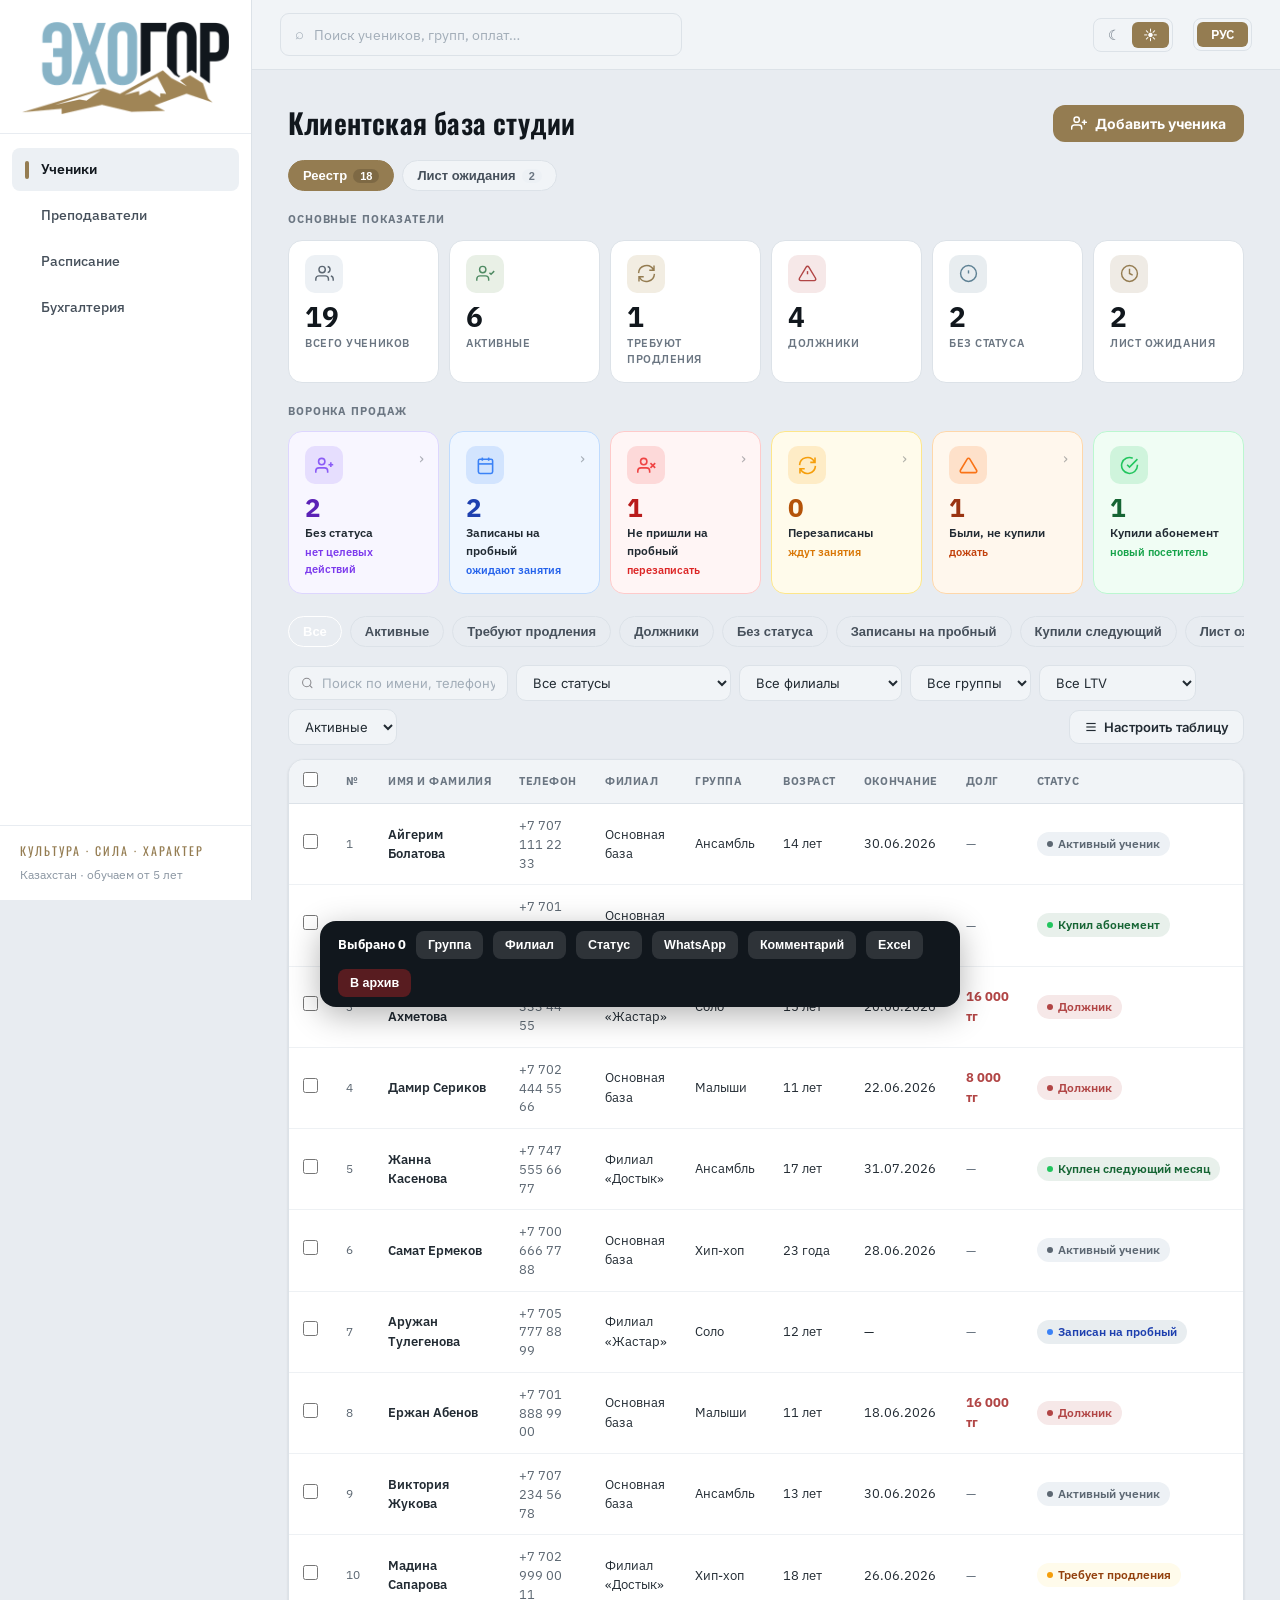
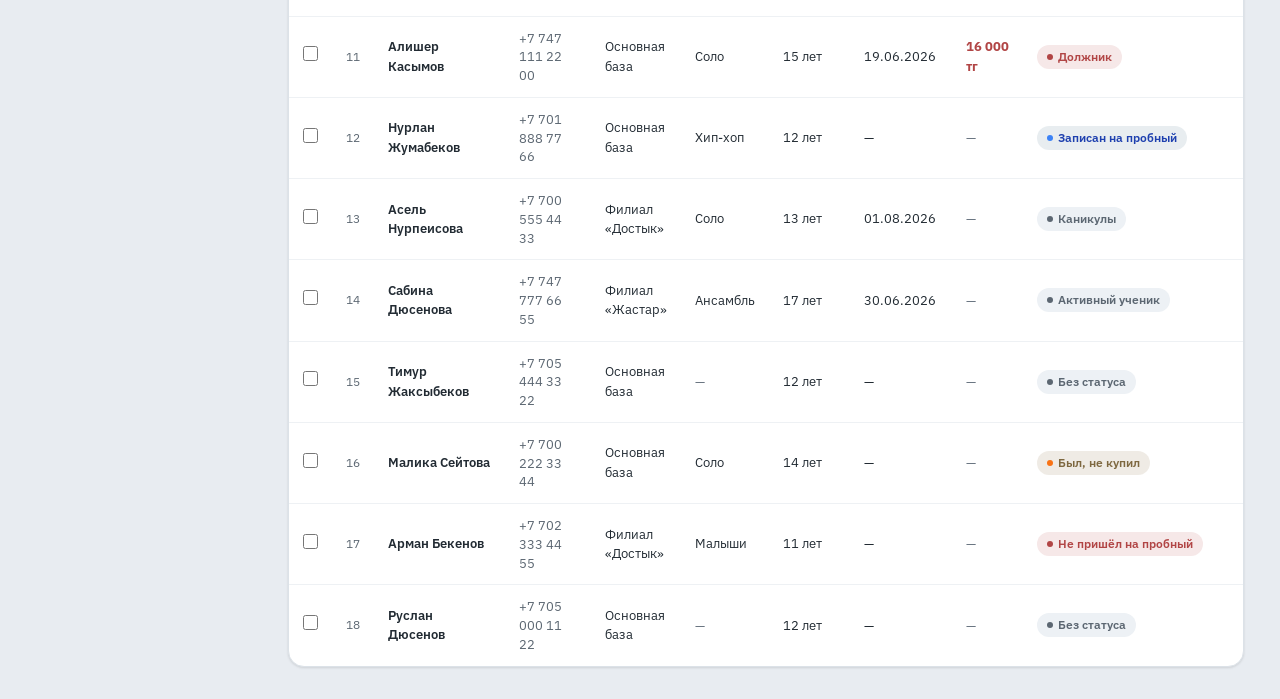
==== commit 0350e1d9: "Perf: extract logos to files, prefetch on hover, cache headers" ====
--- a/index.html
+++ b/index.html
@@ -437,7 +437,7 @@
 
 <!-- SIDEBAR -->
 <aside class="sidebar">
-  <div class="eg-logo-box"><img id="egLogo" src="[data-uri]" alt="Эхо Гор"></div>
+  <div class="eg-logo-box"><img id="egLogo" src="logo-day.png" alt="Эхо Гор"></div>
   <nav class="eg-nav">
     <a href="index.html" class="sidebar-item active"><span class="navbar"></span>Ученики</a>
     <a href="pages/teachers-echo-gor.html" class="sidebar-item"><span class="navbar"></span>Преподаватели</a>
@@ -1153,8 +1153,8 @@
 </script>
 <script>
 (function(){
-  var DAY='[data-uri]';
-  var NIGHT=document.getElementById('egLogo')?document.getElementById('egLogo').src:'';
+  var DAY='logo-day.png';
+  var NIGHT='logo-night.png';
   window.setTheme=function(t){
     try{localStorage.setItem('eg-theme',t);}catch(e){}
     applyTheme(t);
@@ -1170,5 +1170,26 @@
   applyTheme(saved);
 })();
 </script>
+<script>
+/* Мгновенные переходы: предзагрузка раздела при наведении/нажатии */
+(function(){
+  var done={};
+  function prefetch(href){
+    if(!href||done[href]||href.indexOf('#')===0)return;
+    done[href]=1;
+    var l=document.createElement('link');
+    l.rel='prefetch';l.href=href;document.head.appendChild(l);
+  }
+  document.addEventListener('mouseover',function(e){
+    var a=e.target.closest&&e.target.closest('a[href$=".html"]');
+    if(a)prefetch(a.getAttribute('href'));
+  },{passive:true});
+  document.addEventListener('mousedown',function(e){
+    var a=e.target.closest&&e.target.closest('a[href$=".html"]');
+    if(a)prefetch(a.getAttribute('href'));
+  },{passive:true});
+})();
+</script>
+
 </body>
 </html>
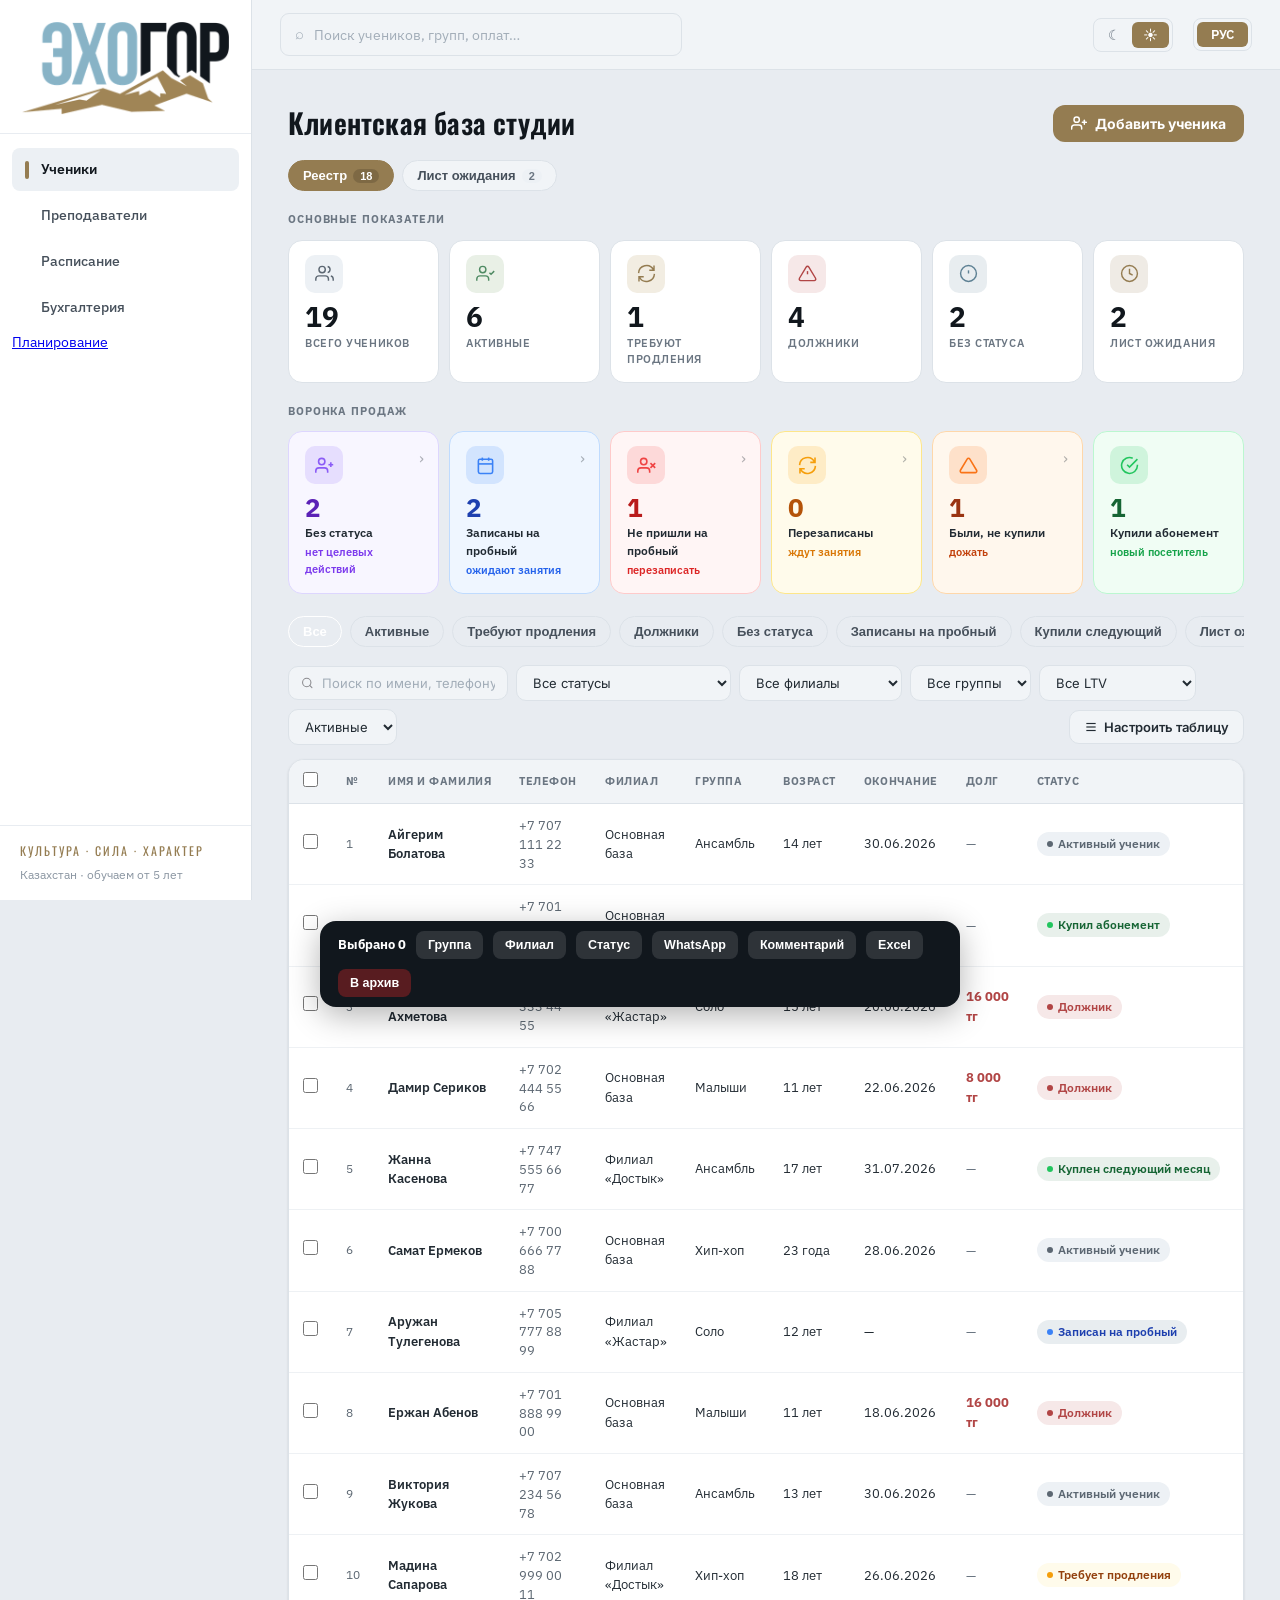
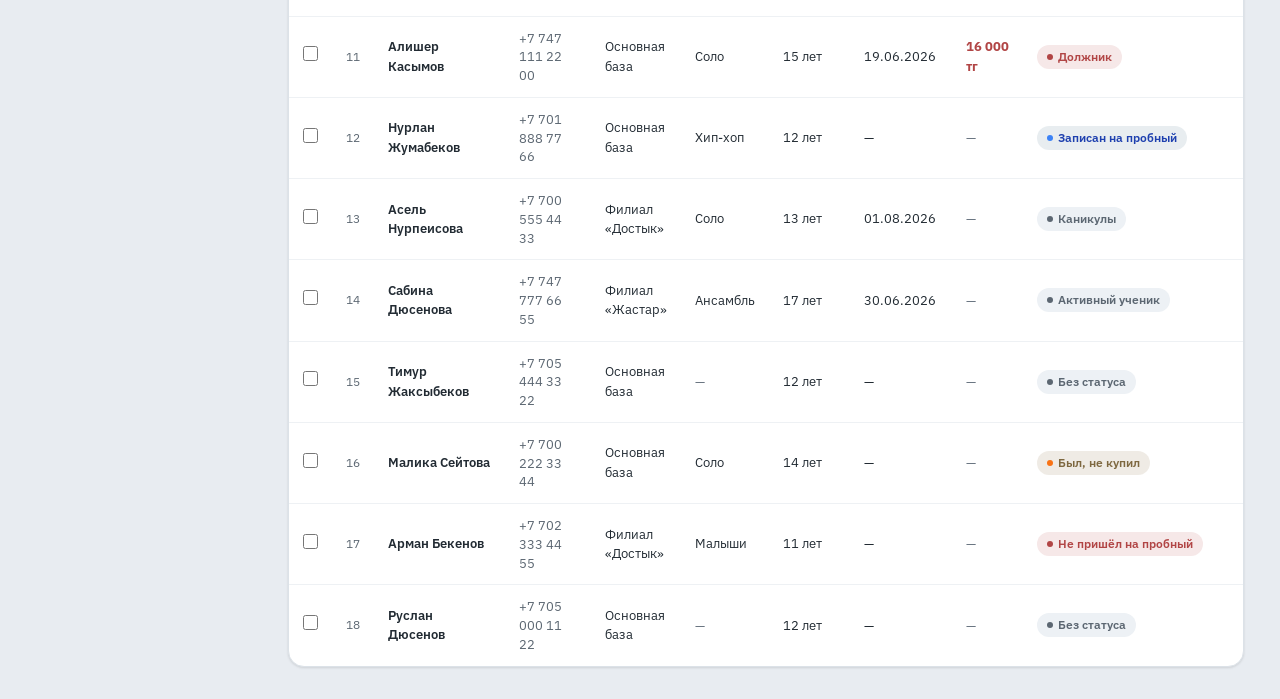
==== commit ddd30192: "Add Planning section + nav link on all pages" ====
--- a/index.html
+++ b/index.html
@@ -443,6 +443,7 @@
     <a href="pages/teachers-echo-gor.html" class="sidebar-item"><span class="navbar"></span>Преподаватели</a>
     <a href="pages/schedule-echo-gor.html" class="sidebar-item"><span class="navbar"></span>Расписание</a>
     <a href="pages/accounting-echo-gor.html" class="sidebar-item"><span class="navbar"></span>Бухгалтерия</a>
+      <a href="pages/planning-echo-gor.html"><span class="navbar"></span>Планирование</a>
   </nav>
   <div class="eg-values">
     <div class="vl">Культура · Сила · Характер</div>
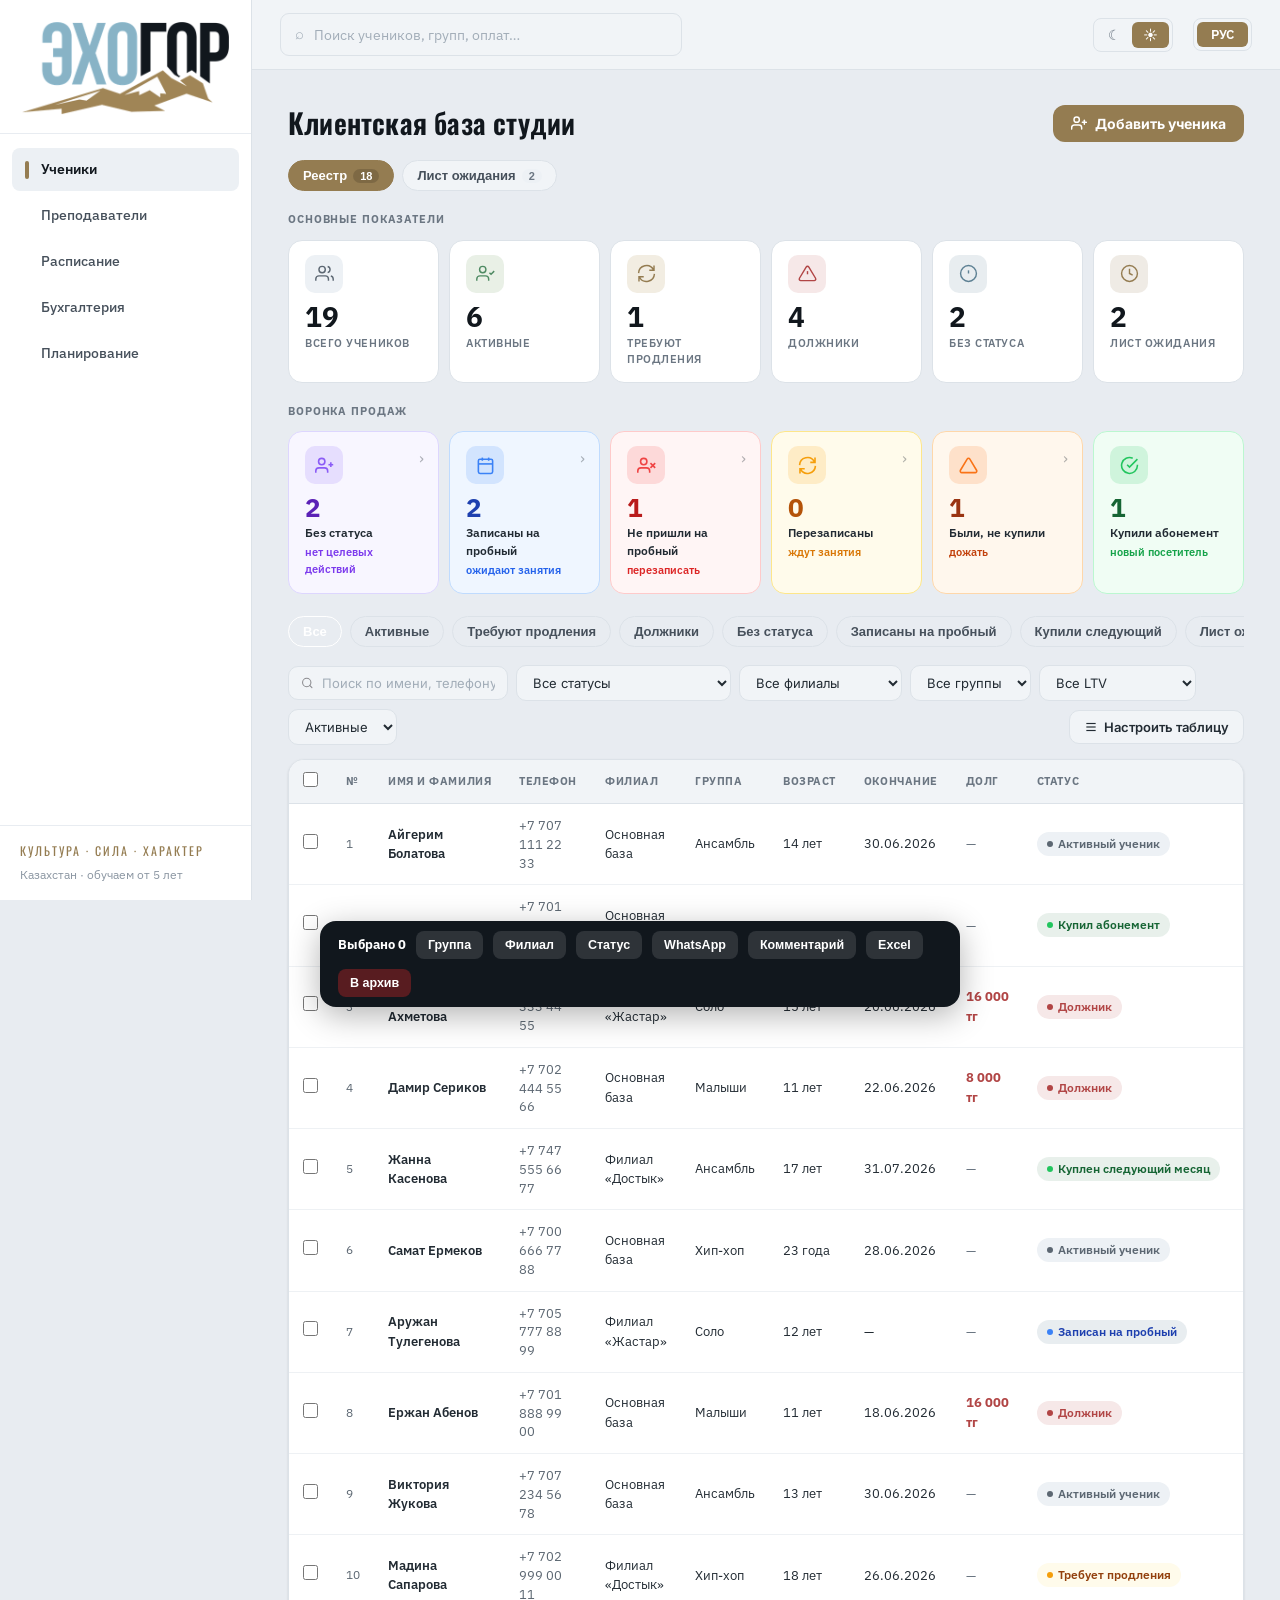
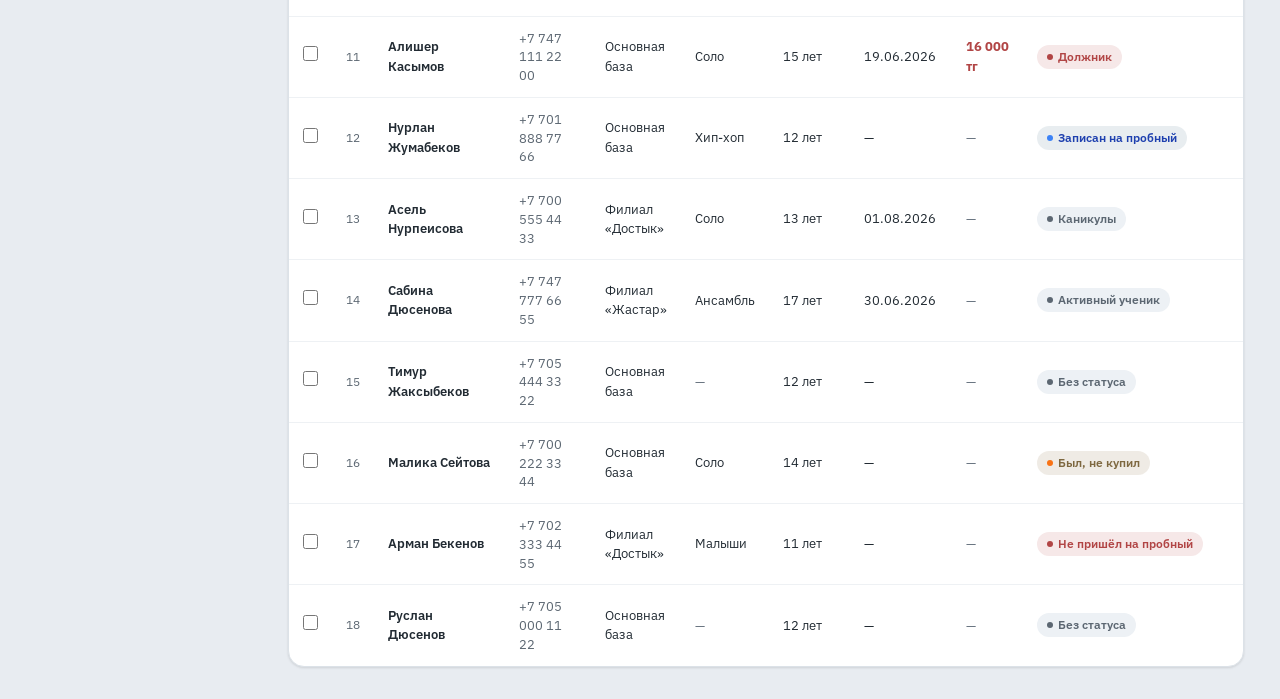
==== commit e8beba54: "Fix Планирование sidebar styling" ====
--- a/index.html
+++ b/index.html
@@ -443,7 +443,7 @@
     <a href="pages/teachers-echo-gor.html" class="sidebar-item"><span class="navbar"></span>Преподаватели</a>
     <a href="pages/schedule-echo-gor.html" class="sidebar-item"><span class="navbar"></span>Расписание</a>
     <a href="pages/accounting-echo-gor.html" class="sidebar-item"><span class="navbar"></span>Бухгалтерия</a>
-      <a href="pages/planning-echo-gor.html"><span class="navbar"></span>Планирование</a>
+    <a href="pages/planning-echo-gor.html" class="sidebar-item"><span class="navbar"></span>Планирование</a>
   </nav>
   <div class="eg-values">
     <div class="vl">Культура · Сила · Характер</div>
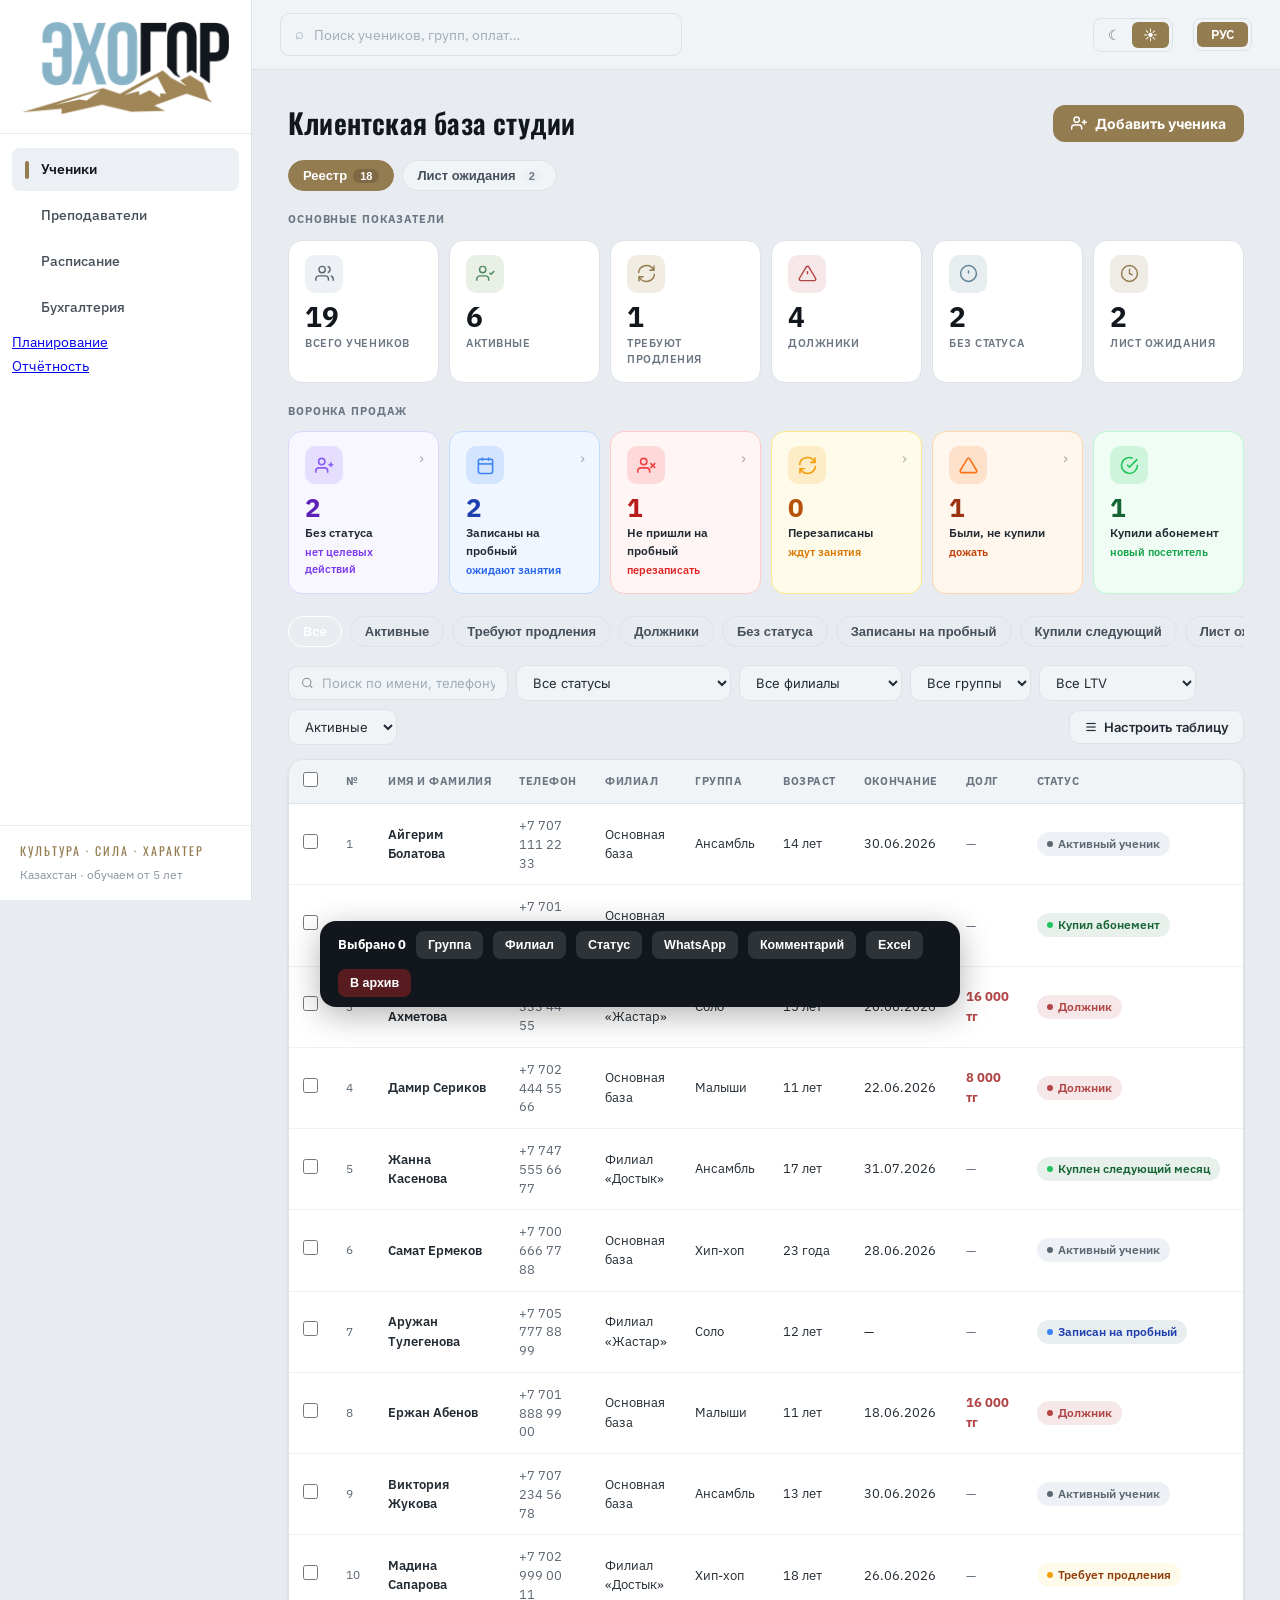
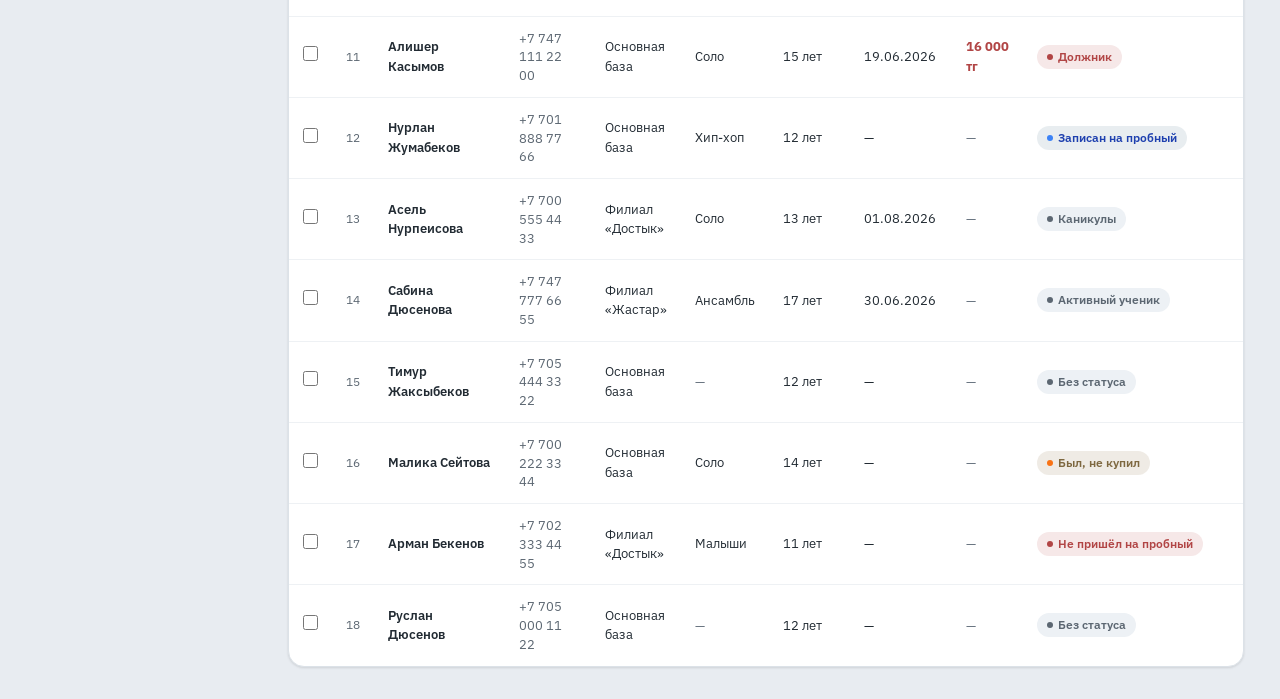
==== commit 569a85f8: "Add Reports link to main sidebar" ====
--- a/index.html
+++ b/index.html
@@ -443,7 +443,8 @@
     <a href="pages/teachers-echo-gor.html" class="sidebar-item"><span class="navbar"></span>Преподаватели</a>
     <a href="pages/schedule-echo-gor.html" class="sidebar-item"><span class="navbar"></span>Расписание</a>
     <a href="pages/accounting-echo-gor.html" class="sidebar-item"><span class="navbar"></span>Бухгалтерия</a>
-    <a href="pages/planning-echo-gor.html" class="sidebar-item"><span class="navbar"></span>Планирование</a>
+      <a href="pages/planning-echo-gor.html"><span class="navbar"></span>Планирование</a>
+      <a href="pages/reports-echo-gor.html"><span class="navbar"></span>Отчётность</a>
   </nav>
   <div class="eg-values">
     <div class="vl">Культура · Сила · Характер</div>
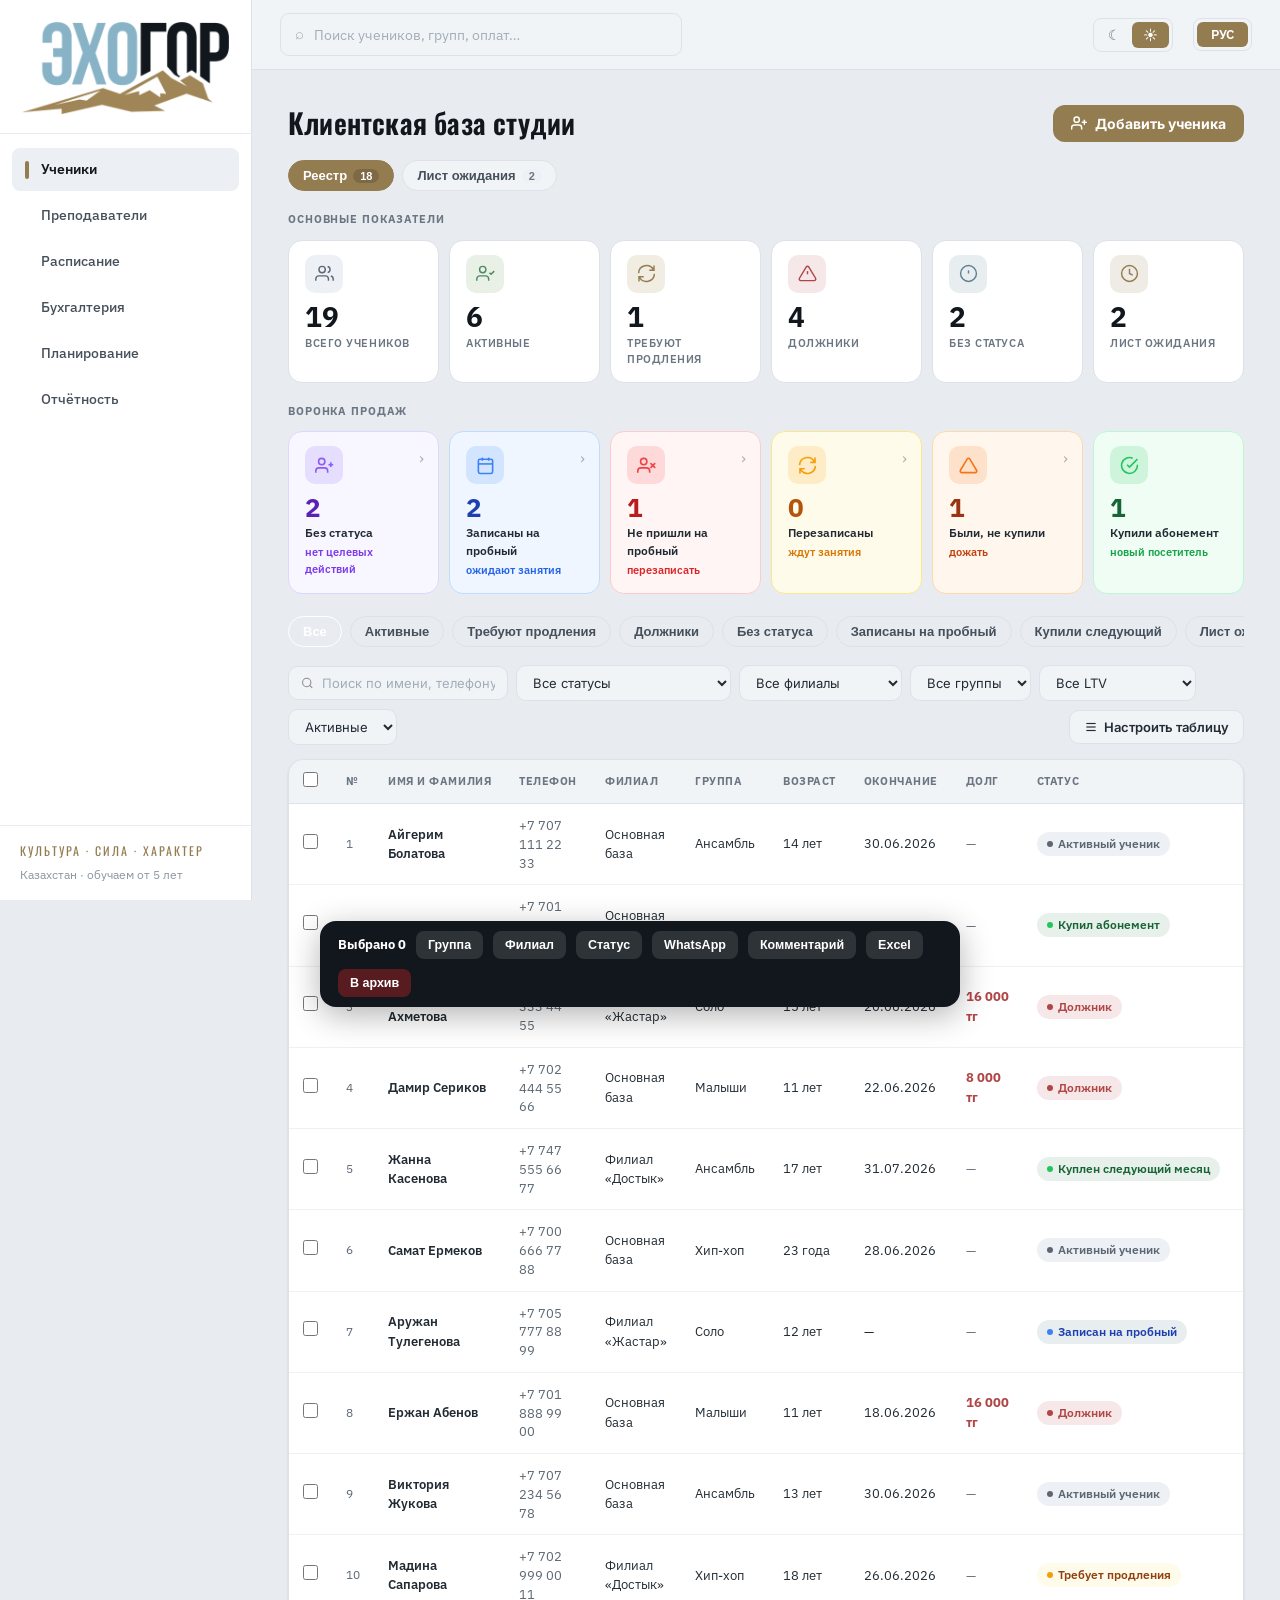
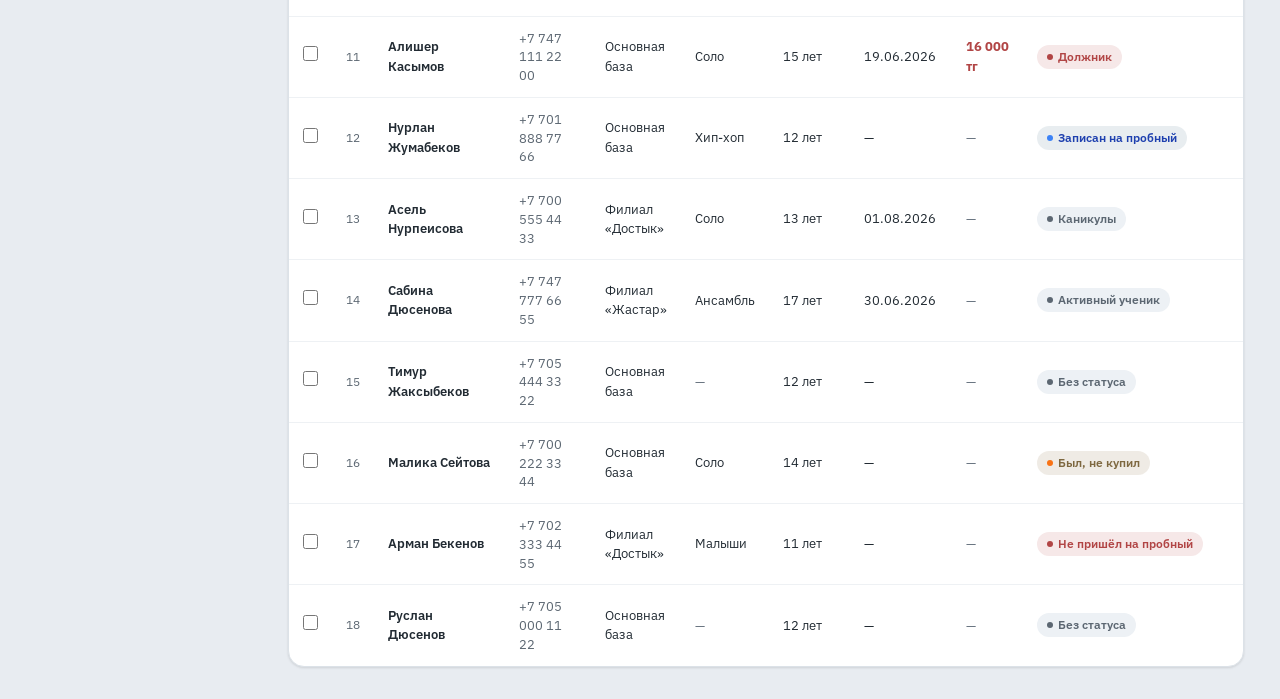
==== commit 7fc6e044: "Fix sidebar styling for Планирование and Отчётность" ====
--- a/index.html
+++ b/index.html
@@ -443,8 +443,8 @@
     <a href="pages/teachers-echo-gor.html" class="sidebar-item"><span class="navbar"></span>Преподаватели</a>
     <a href="pages/schedule-echo-gor.html" class="sidebar-item"><span class="navbar"></span>Расписание</a>
     <a href="pages/accounting-echo-gor.html" class="sidebar-item"><span class="navbar"></span>Бухгалтерия</a>
-      <a href="pages/planning-echo-gor.html"><span class="navbar"></span>Планирование</a>
-      <a href="pages/reports-echo-gor.html"><span class="navbar"></span>Отчётность</a>
+      <a href="pages/planning-echo-gor.html" class="sidebar-item"><span class="navbar"></span>Планирование</a>
+      <a href="pages/reports-echo-gor.html" class="sidebar-item"><span class="navbar"></span>Отчётность</a>
   </nav>
   <div class="eg-values">
     <div class="vl">Культура · Сила · Характер</div>
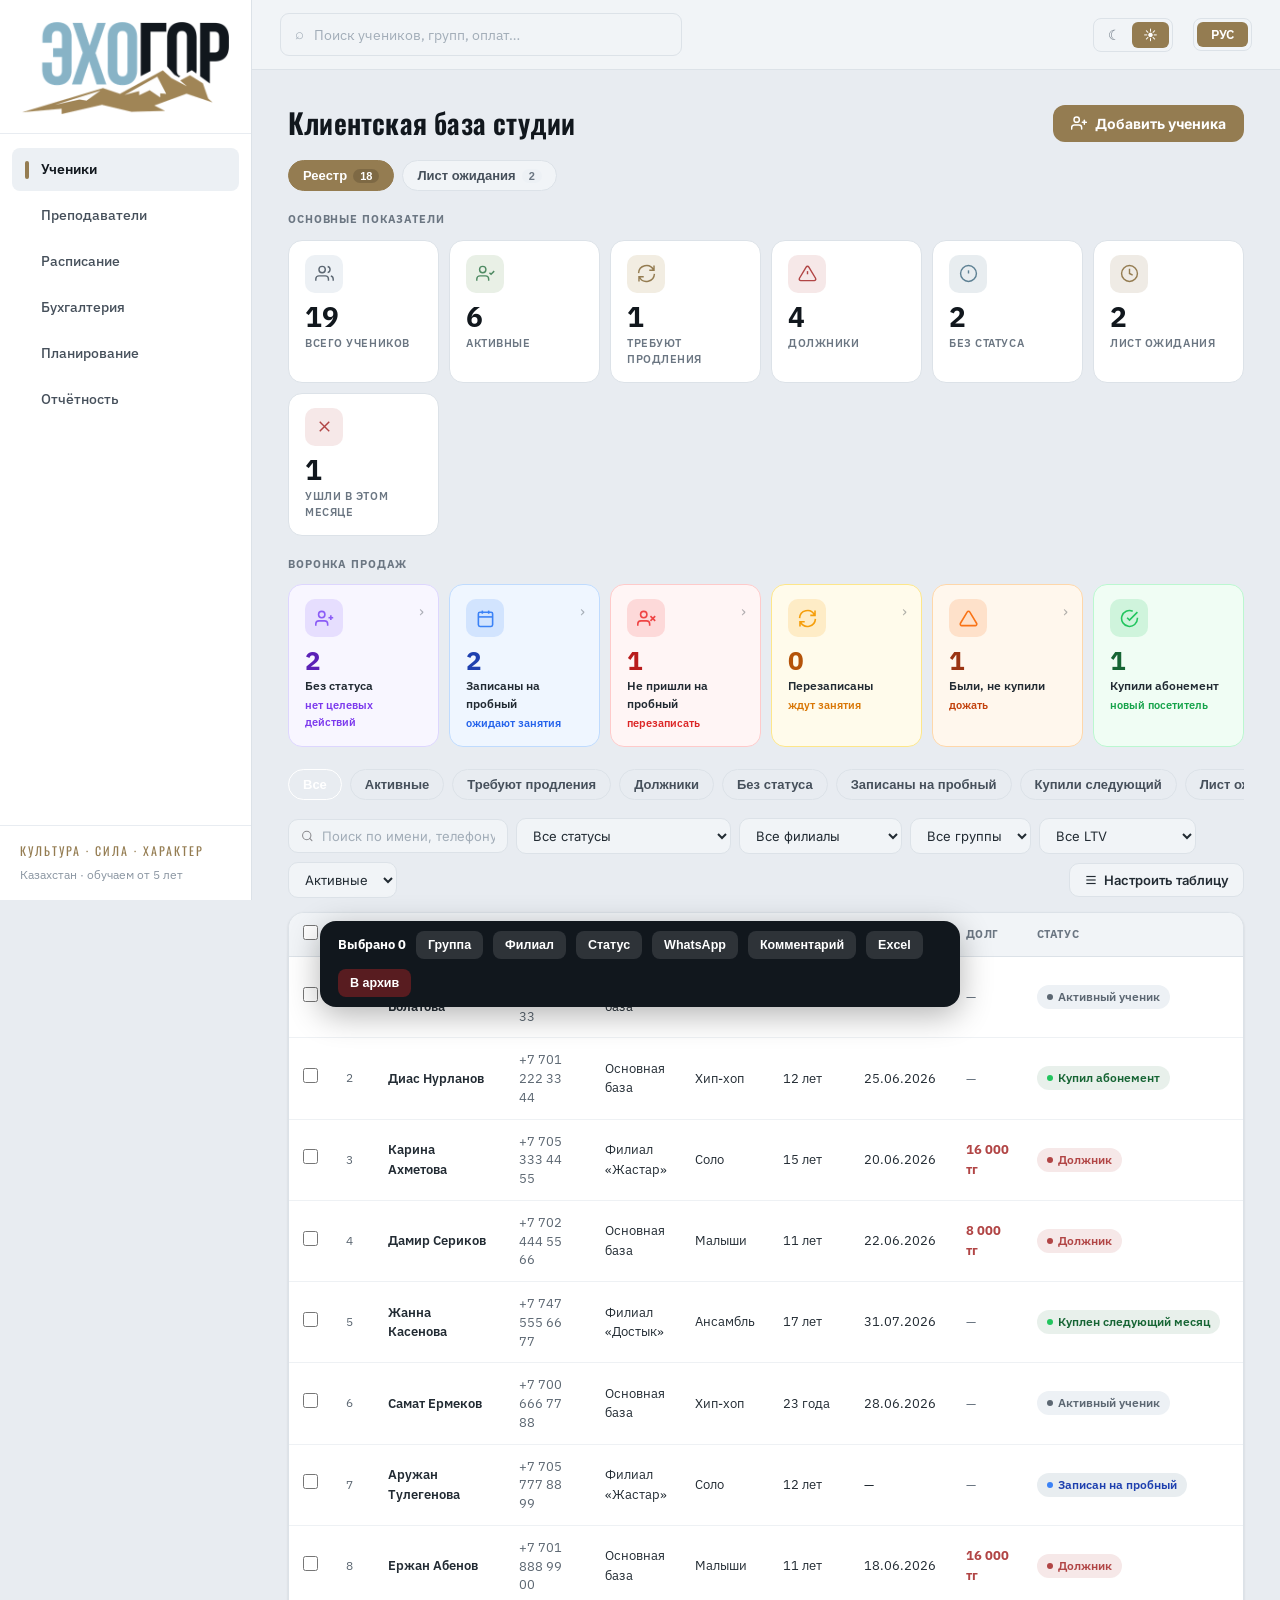
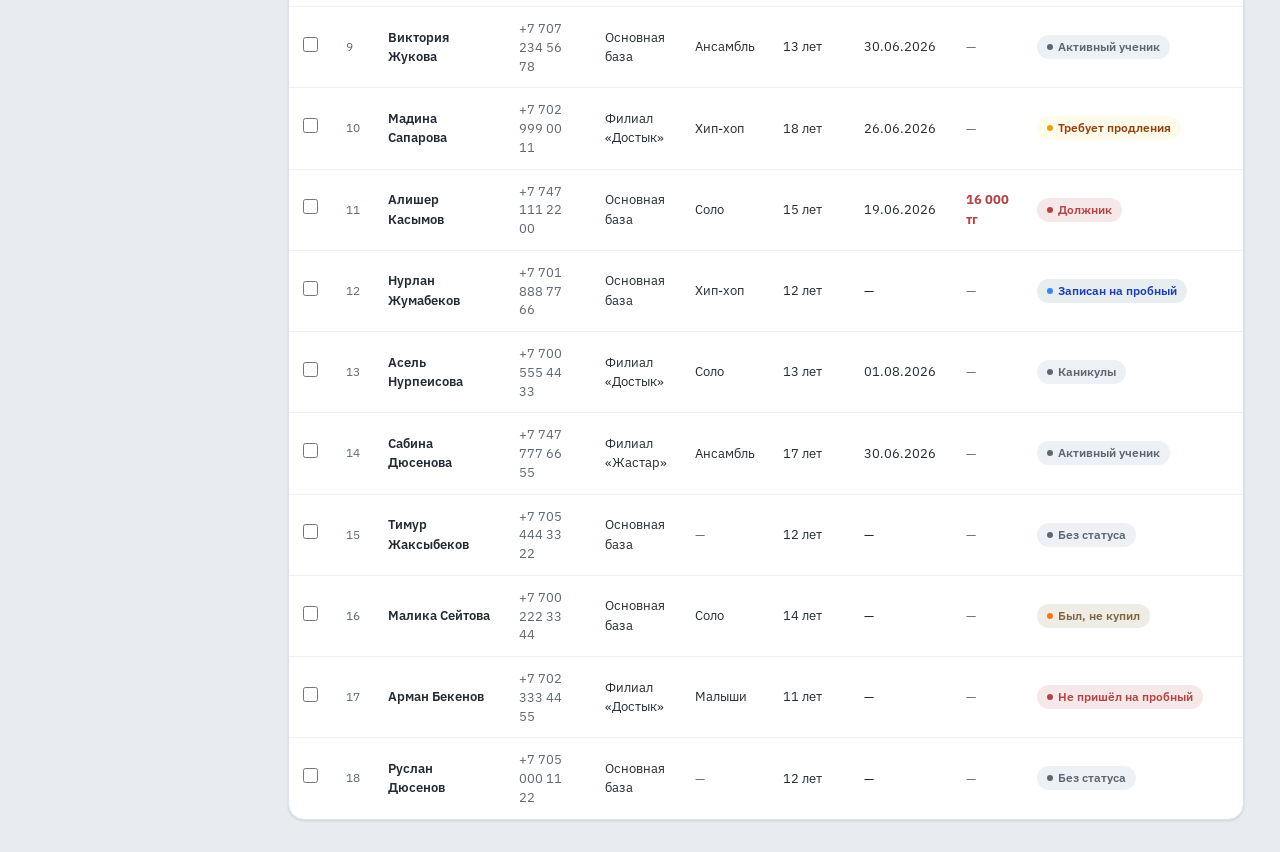
==== commit 2c6ce8f3: "Students: departure + churn KPI; Reports: win-back campaign" ====
--- a/index.html
+++ b/index.html
@@ -241,6 +241,8 @@
 .btn-secondary:hover{background:var(--bg);}
 .btn-ghost{background:var(--bg);color:var(--muted);border:1px solid var(--border);}
 .btn-wait{background:var(--purple-bg);color:var(--purple);border:1px solid var(--purple-border);width:100%;justify-content:center;border-radius:9px;padding:9px;}
+.btn-leave{background:var(--red-bg,#fbeaea);color:var(--red,#c0392b);border:1px solid var(--red-border,#f0c8c8);border-radius:9px;padding:9px;font-family:'Inter';font-size:13px;font-weight:600;cursor:pointer;display:flex;align-items:center;gap:6px;}
+.btn-leave:hover{filter:brightness(.97);}
 .btn-wait:hover{background:var(--purple);color:#fff;}
 
 /* MODAL */
@@ -762,7 +764,8 @@
   const fLtv=document.getElementById('fLtv').value;
   const q=document.getElementById('searchInp').value.trim().toLowerCase();
   return students.filter(s=>{
-    if(!archPass(s)) return false;
+    // если явно фильтруем по статусу «Ушедший» — не прячем их архив-фильтром
+    if(fSt!=='left'&&!archPass(s)) return false;
     if(!def.p(s)) return false;
     if(fSt!=='all'&&s.status!==fSt) return false;
     if(fBr!=='all'&&s.branch!==fBr) return false;
@@ -774,6 +777,20 @@
 }
 
 // ===== KPI =====
+/* Ушедшие в текущем месяце (по дате отметки ухода leftDate).
+   Если даты нет — считаем по статусу 'left' (на случай ручной смены статуса). */
+function leftThisMonth(){
+  const now=new Date();
+  const y=now.getFullYear(), m=now.getMonth();
+  return students.filter(function(s){
+    if(s.status!=='left')return false;
+    if(s.leftDate){
+      const d=new Date(s.leftDate);
+      return d.getFullYear()===y && d.getMonth()===m;
+    }
+    return true; // ушёл, но дата не указана — показываем
+  });
+}
 function renderKPI(){
   const na=students.filter(s=>!s.archived);
   const items=[
@@ -783,6 +800,7 @@
     {icon:`<svg width="16" height="16" viewBox="0 0 24 24" fill="none" stroke="currentColor" stroke-width="1.8"><path d="M10.29 3.86L1.82 18a2 2 0 001.71 3h16.94a2 2 0 001.71-3L13.71 3.86a2 2 0 00-3.42 0z"/><line x1="12" y1="9" x2="12" y2="13"/><line x1="12" y1="17" x2="12.01" y2="17"/></svg>`, ic:'red', n:na.filter(s=>s.debt>0||s.status==='debt').length, l:'Должники', seg:'debt'},
     {icon:`<svg width="16" height="16" viewBox="0 0 24 24" fill="none" stroke="currentColor" stroke-width="1.8"><circle cx="12" cy="12" r="10"/><line x1="12" y1="8" x2="12" y2="12"/><line x1="12" y1="16" x2="12.01" y2="16"/></svg>`, ic:'blue', n:na.filter(s=>s.status==='no_status').length, l:'Без статуса', seg:'no_status'},
     {icon:`<svg width="16" height="16" viewBox="0 0 24 24" fill="none" stroke="currentColor" stroke-width="1.8"><circle cx="12" cy="12" r="10"/><polyline points="12 6 12 12 16 14"/></svg>`, ic:'purple', n:waitlist.length, l:'Лист ожидания', seg:'waitlist'},
+    {icon:`<svg width="16" height="16" viewBox="0 0 24 24" fill="none" stroke="currentColor" stroke-width="1.8"><path d="M18 6L6 18M6 6l12 12"/></svg>`, ic:'red', n:leftThisMonth().length, l:'Ушли в этом месяце', seg:'left'},
   ];
   document.getElementById('kpiGrid').innerHTML=items.map(i=>`
     <div class="kpi-card" onclick="filterBySeg('${i.seg}')">
@@ -826,6 +844,11 @@
   activeSeg=key;
   const fSt=document.getElementById('fStatus');
   if(SC[key]) fSt.value=key; else fSt.value='all';
+  // ушедшие архивны — чтобы они показались, снимаем фильтр «только активные»
+  if(key==='left'){
+    const fArch=document.getElementById('fArch');
+    if(fArch)fArch.value='archive';
+  }
   renderSegs();renderTable();
   document.getElementById('view-registry').scrollIntoView({behavior:'smooth',block:'start'});
 }
@@ -985,6 +1008,22 @@
       </div>
 
       <div class="drawer-sec">
+        <div class="drawer-label">Отметить уход</div>
+        ${s.status==='left'
+          ? `<div class="conflict" style="background:var(--bg);color:var(--ink2)">${warnIcon()}Ученик отмечен как ушедший${s.leftReason?` · причина: <b>${s.leftReason}</b>`:''}${s.leftDate?` · ${s.leftDate.split('-').reverse().join('.')}`:''}
+               <button class="btn btn-secondary" style="margin-left:auto;font-size:12px;padding:5px 10px" onclick="undoLeft(${s.id})">Вернуть</button></div>`
+          : `<button class="btn btn-leave" style="width:100%;justify-content:center" onclick="toggleLeaveForm()">↪ Отметить как ушедшего</button>
+             <div id="leaveForm" style="display:none;margin-top:10px">
+               <select id="leaveReason" class="status-sel" style="margin-bottom:8px">
+                 ${REFUSAL_REASONS.map(r=>`<option value="${r}">${r}</option>`).join('')}
+               </select>
+               <input type="date" id="leaveDate" class="dc-inp" style="width:100%;margin-bottom:8px" value="${new Date().toISOString().slice(0,10)}">
+               <input class="dc-inp" id="leaveComment" placeholder="Комментарий администратора (необязательно)" style="width:100%;margin-bottom:8px">
+               <button class="btn btn-primary" style="width:100%;justify-content:center" onclick="markLeft(${s.id})">Подтвердить уход</button>
+             </div>`}
+      </div>
+
+      <div class="drawer-sec">
         <div class="drawer-label">Комментарии</div>
         <div id="dcList">${s.comments.length?s.comments.map(c=>`<div class="dc-item"><div class="dc-meta">${c.date}</div>${c.text}</div>`).join(''):'<div style="color:var(--muted);font-size:13px;padding:6px 0">Пока нет комментариев</div>'}</div>
         <div class="dc-inp-row">
@@ -1006,6 +1045,52 @@
   s.status=v;if(v==='left')s.archived=true;
   renderKPI();renderFunnel();renderTable();renderDrawer();
   toast(`Статус: ${SC[v]?.label}`,'ok');
+}
+
+/* ===== ОТМЕТКА УХОДА (попадает в отчёт об оттоке) ===== */
+const REFUSAL_REASONS=['Неудобное расписание','Дорого','Далеко','Не понравилось','Переезд','Здоровье','Другое'];
+function toggleLeaveForm(){
+  const f=document.getElementById('leaveForm');
+  if(f)f.style.display=f.style.display==='none'?'block':'none';
+}
+function markLeft(id){
+  const s=students.find(x=>x.id===id);if(!s) return;
+  const reason=document.getElementById('leaveReason').value;
+  const date=document.getElementById('leaveDate').value||new Date().toISOString().slice(0,10);
+  const comment=document.getElementById('leaveComment').value.trim();
+  s.status='left'; s.archived=true;
+  s.leftReason=reason; s.leftDate=date; s.leftComment=comment;
+  saveChurn(s);
+  renderKPI();renderFunnel();renderTable();renderDrawer();
+  toast(`${fullName(s)} отмечен как ушедший · ${reason}`,'ok');
+}
+function undoLeft(id){
+  const s=students.find(x=>x.id===id);if(!s) return;
+  s.status='active'; s.archived=false;
+  removeChurn(s);
+  delete s.leftReason; delete s.leftDate; delete s.leftComment;
+  renderKPI();renderFunnel();renderTable();renderDrawer();
+  toast(`${fullName(s)} возвращён в активные`,'ok');
+}
+/* Сохраняем уход в localStorage в формате, который читает модуль «Отчётность»
+   (раздел «Пробные и отказы» → история отказов). TODO: при базе — в Supabase. */
+function saveChurn(s){
+  try{
+    const key='churn:list';
+    let list=JSON.parse(localStorage.getItem(key)||'[]');
+    list=list.filter(x=>x.id!==s.id); // без дублей
+    list.unshift({id:s.id, name:fullName(s), phone:s.phone||'', branch:s.branch, group:s.group||'',
+      reason:s.leftReason, date:s.leftDate, comment:s.leftComment||''});
+    localStorage.setItem(key,JSON.stringify(list));
+  }catch(e){}
+}
+function removeChurn(s){
+  try{
+    const key='churn:list';
+    let list=JSON.parse(localStorage.getItem(key)||'[]');
+    list=list.filter(x=>x.id!==s.id);
+    localStorage.setItem(key,JSON.stringify(list));
+  }catch(e){}
 }
 function addToWaitlist(sid){
   const s=students.find(x=>x.id===sid);if(!s) return;
